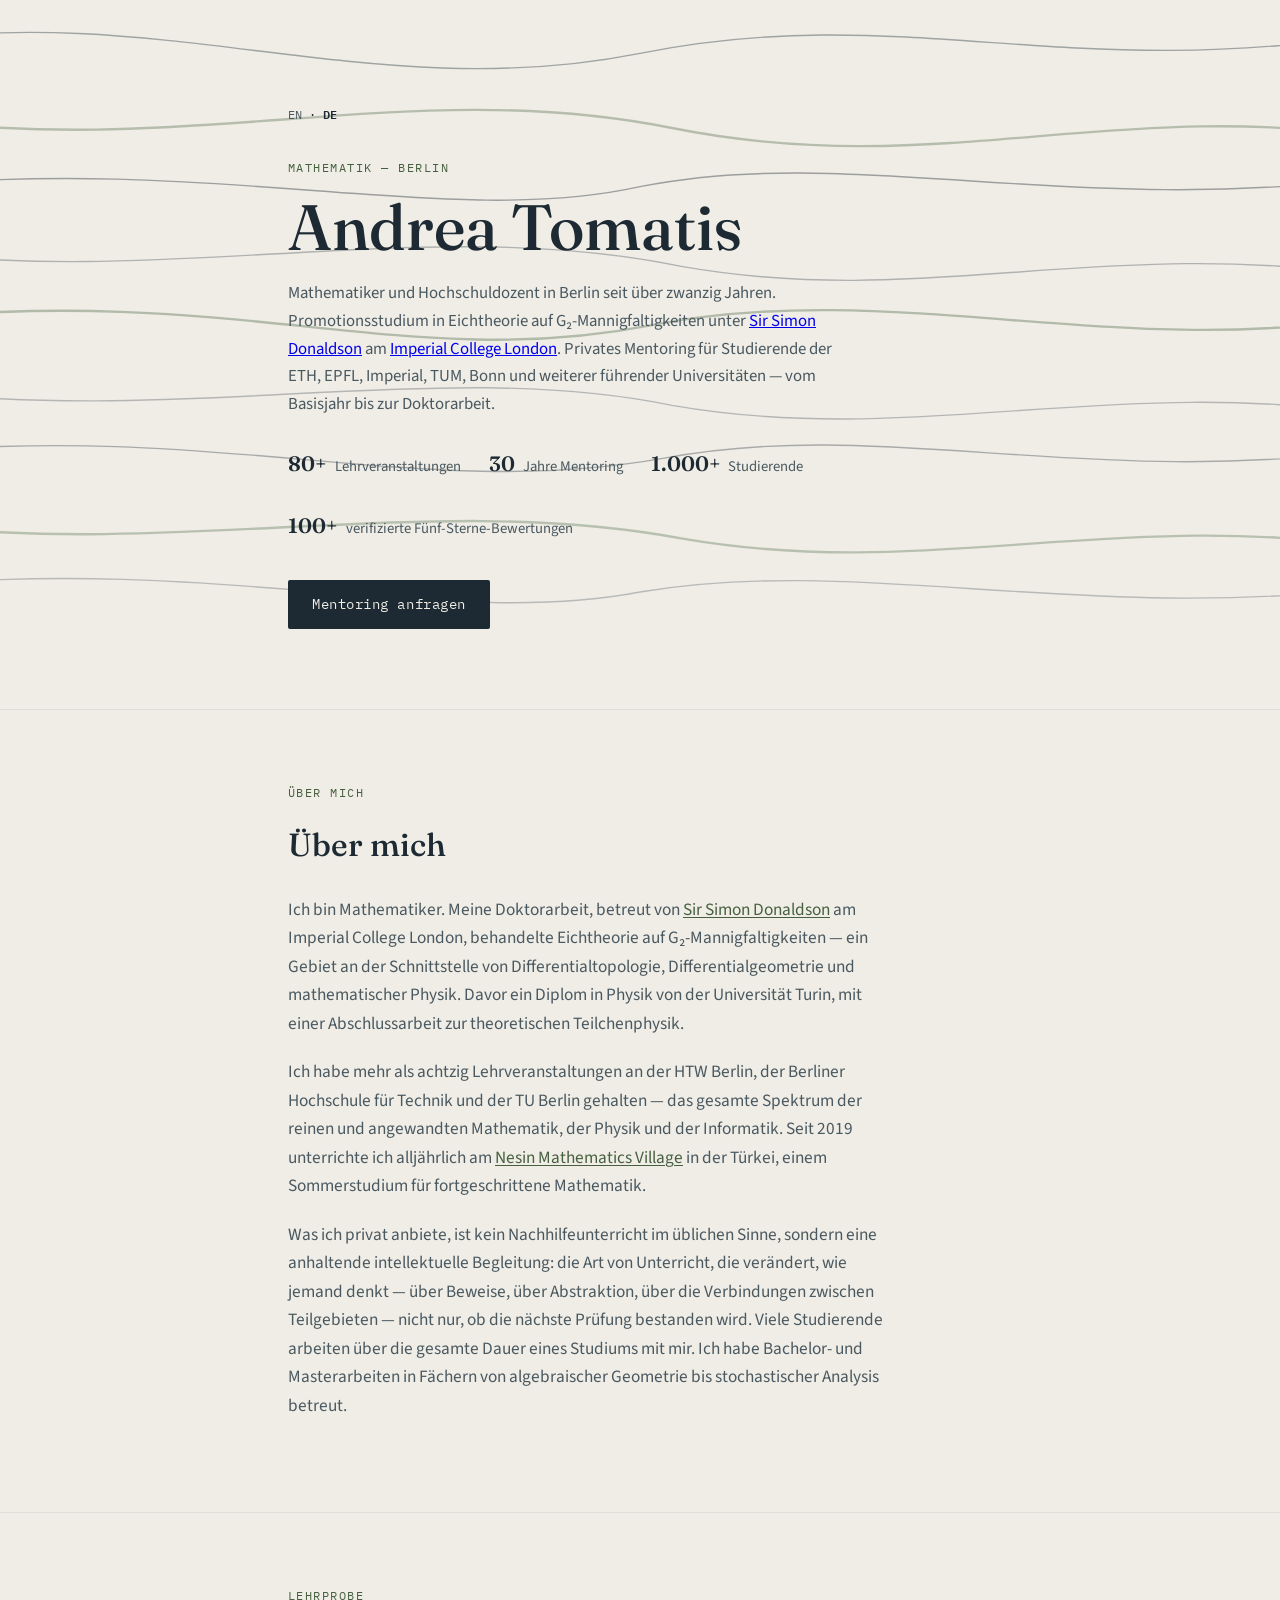
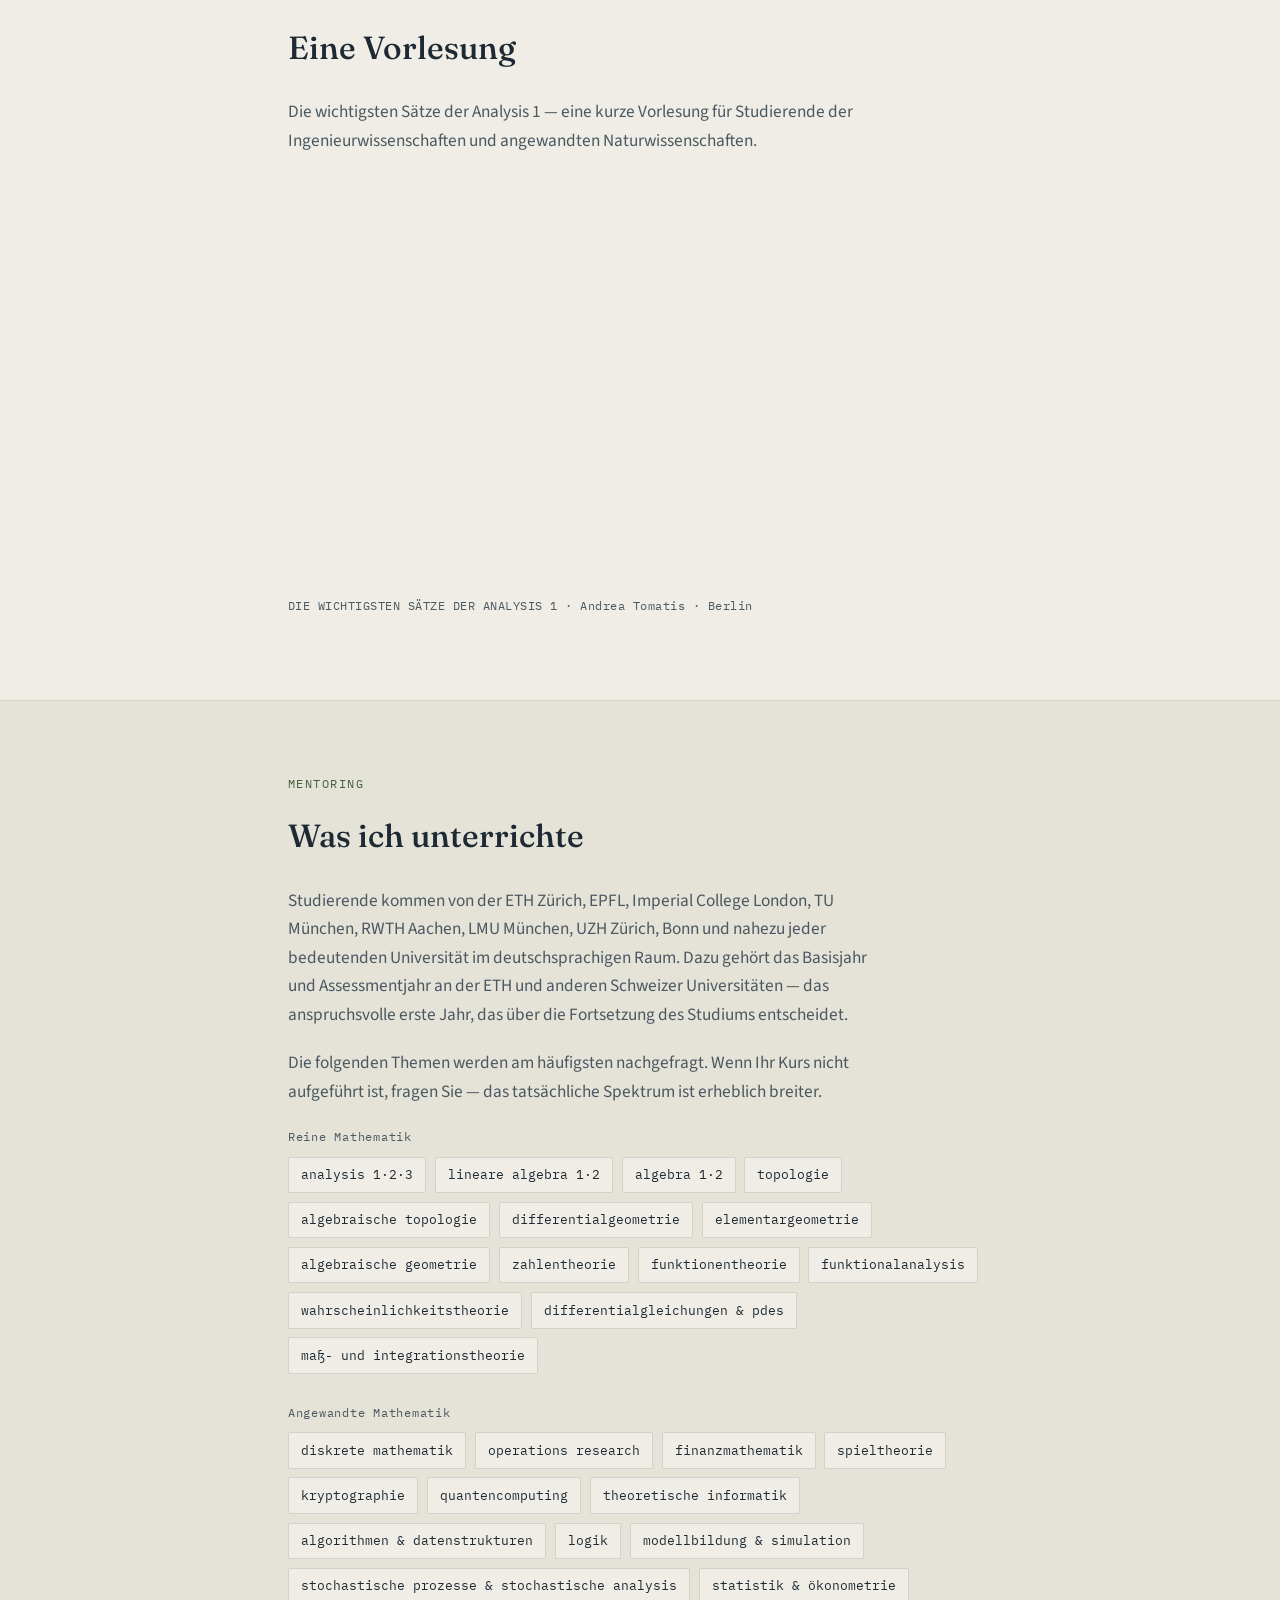
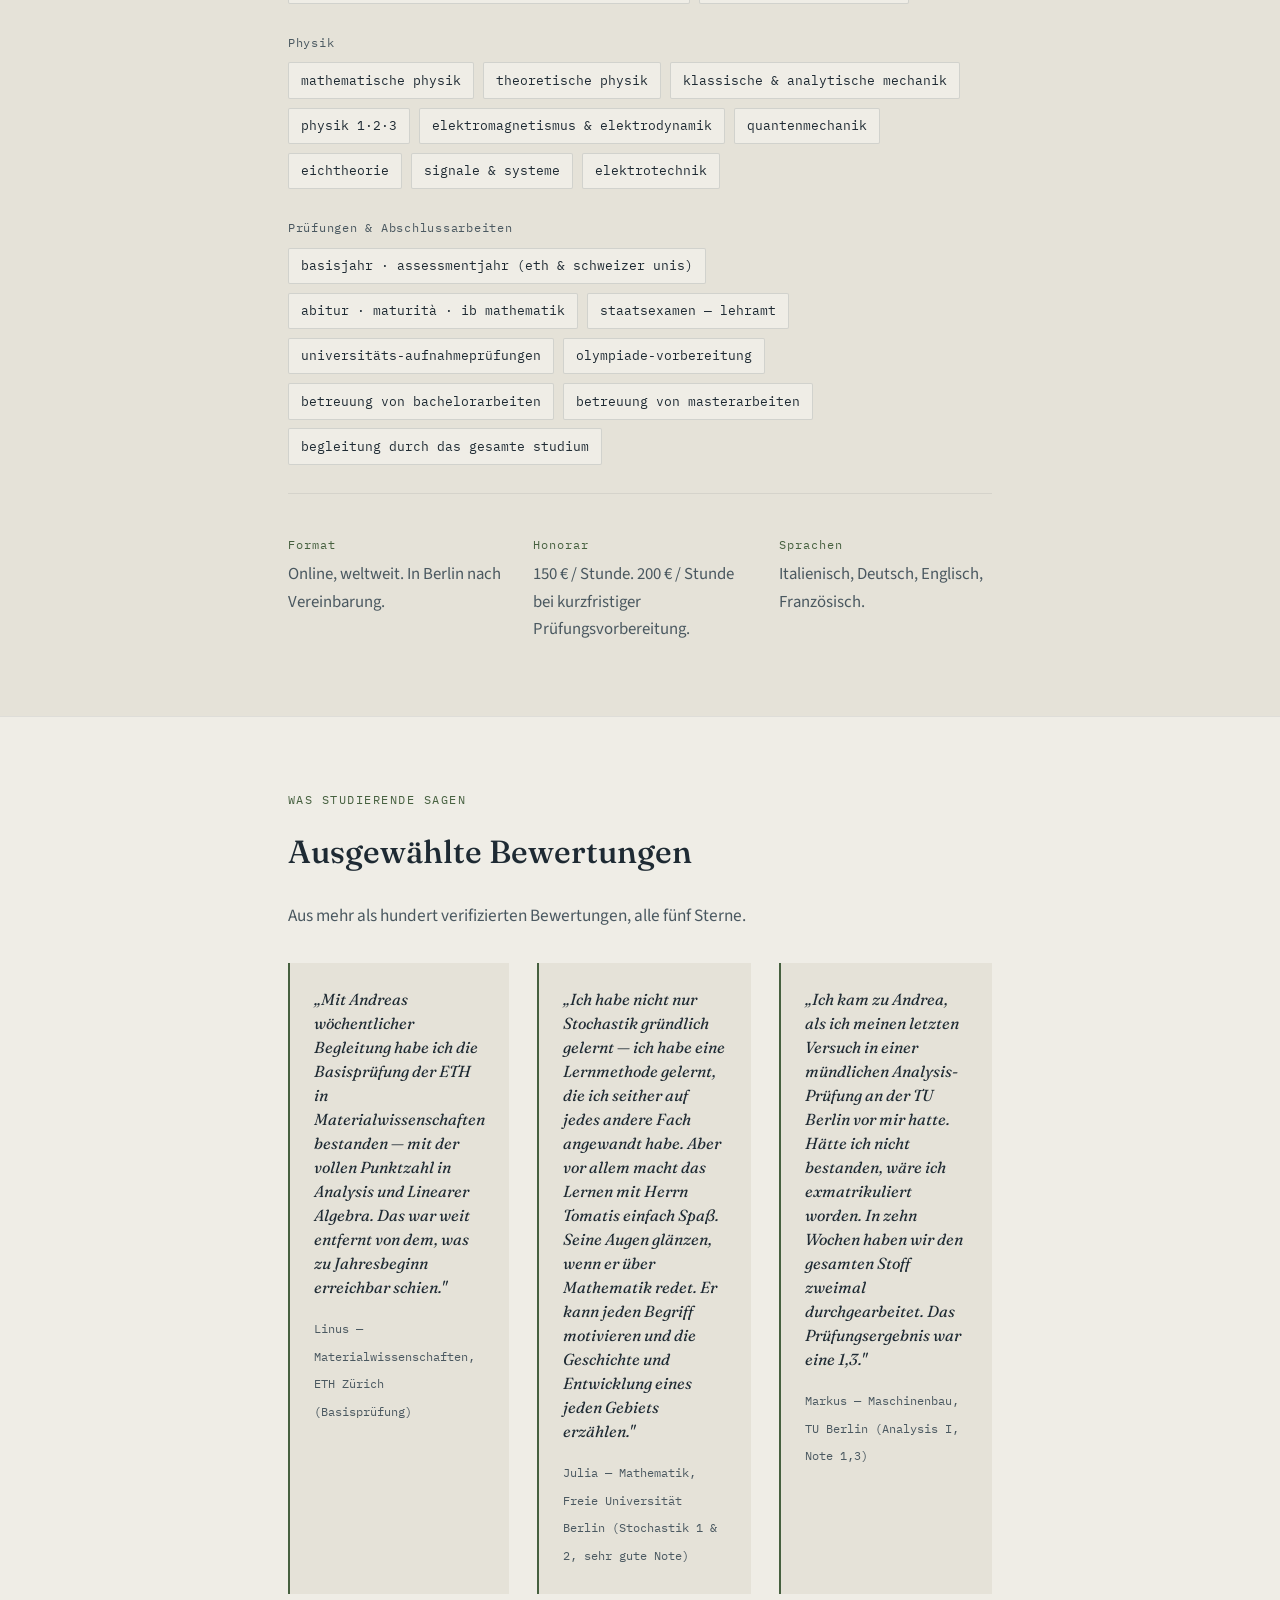
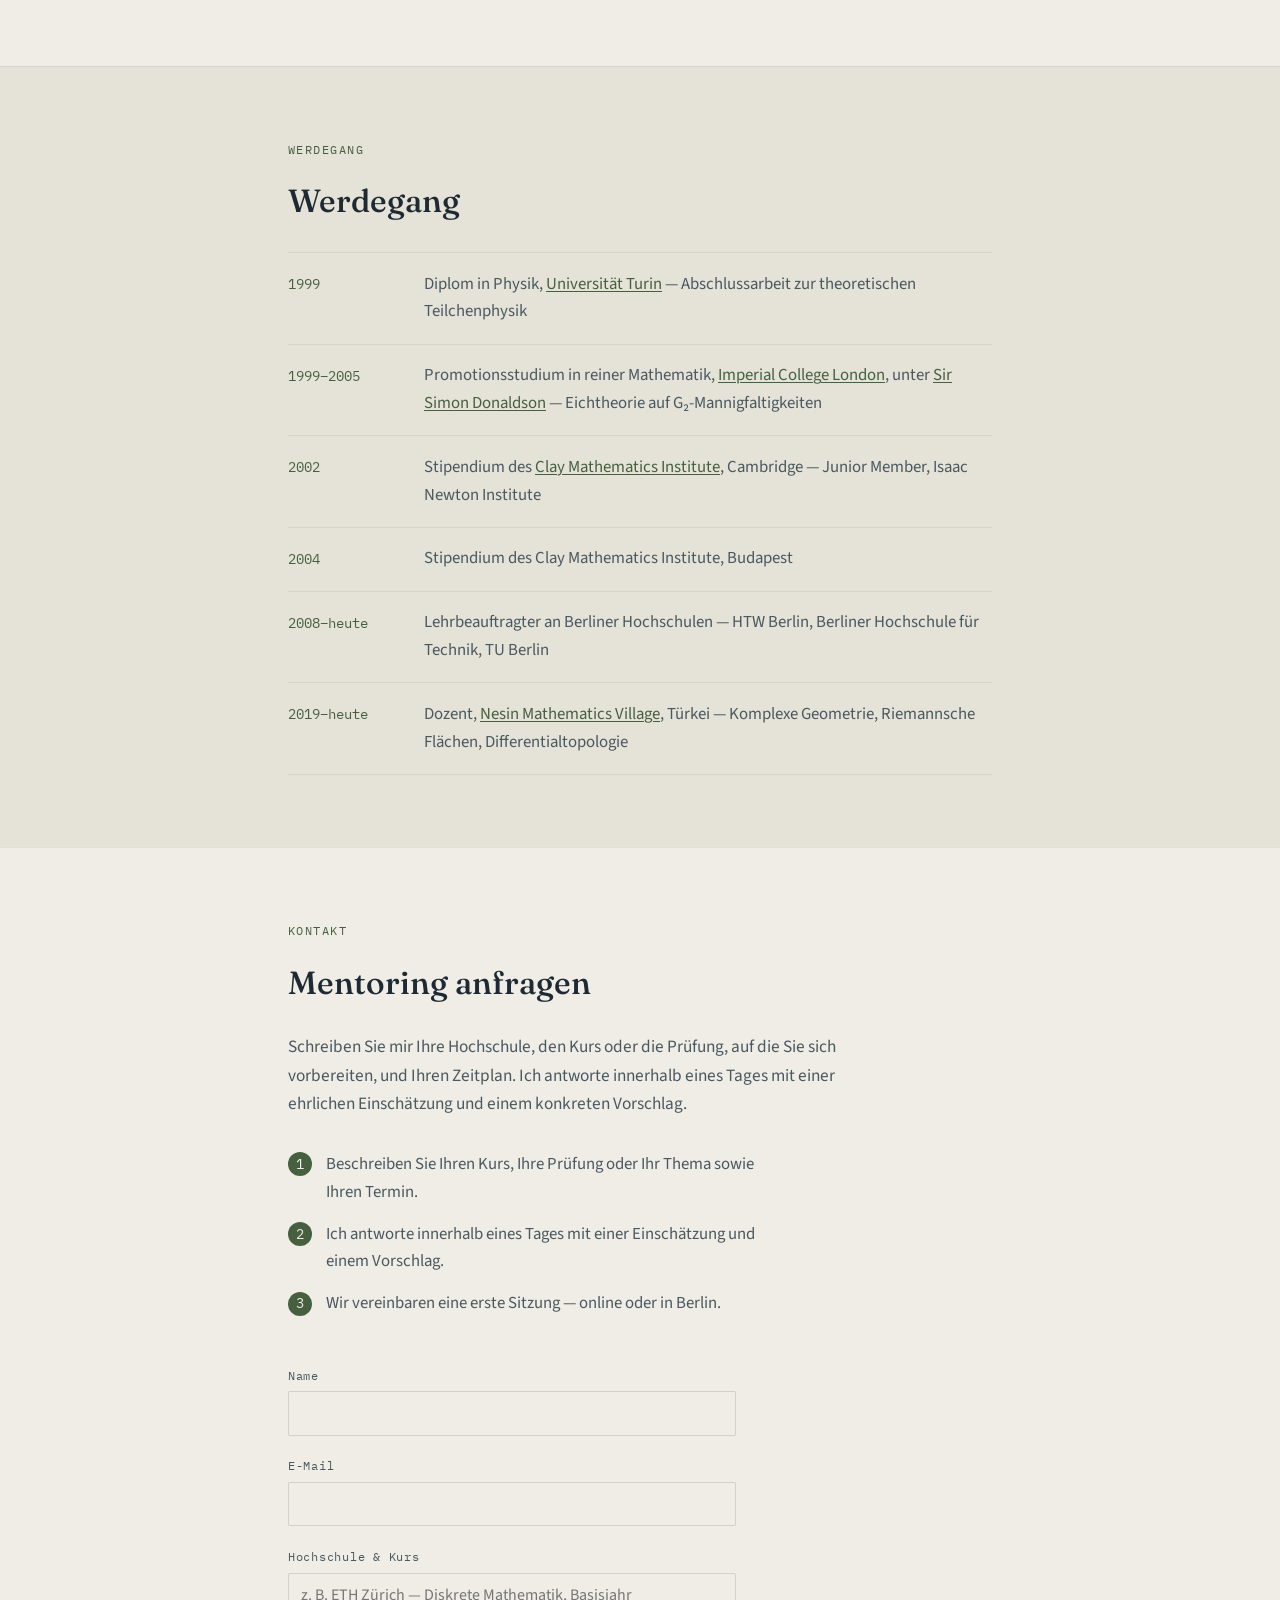
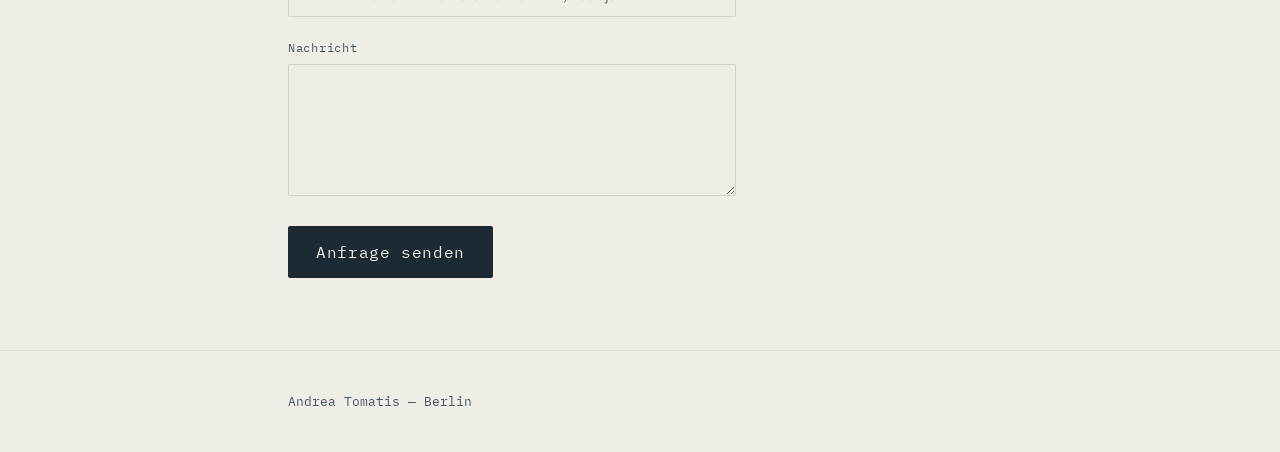
==== de.html @ 920f3723 "Add files via upload" ====
<!DOCTYPE html>
<html lang="de">
<head>
<meta charset="UTF-8">
<meta name="viewport" content="width=device-width, initial-scale=1.0">
<title>Andrea Tomatis — Mathematik-Mentoring, Berlin</title>
<meta name="description" content="Andrea Tomatis — Mathematiker und Hochschuldozent in Berlin. Promotionsstudium unter Sir Simon Donaldson, Imperial College London. Privates Mentoring in Mathematik und Physik: Basisjahr und Assessmentjahr an ETH und Schweizer Universitäten, reine und angewandte Mathematik auf Universitätsniveau, Betreuung von Abschlussarbeiten. Studierende von ETH, EPFL, TUM, RWTH, Bonn und weiteren.">
<link rel="canonical" href="https://andreatomatis.github.io/de.html">
<link rel="alternate" hreflang="en" href="https://andreatomatis.github.io/">
<link rel="alternate" hreflang="de" href="https://andreatomatis.github.io/de.html">
<link rel="alternate" hreflang="x-default" href="https://andreatomatis.github.io/">
<meta property="og:type" content="profile">
<meta property="og:title" content="Andrea Tomatis — Mathematik-Mentoring, Berlin">
<meta property="og:description" content="Mathematiker und Hochschuldozent in Berlin. Promotionsstudium unter Sir Simon Donaldson. Privates Mentoring: Basisjahr/Assessmentjahr, Mathematik und Physik, Abschlussarbeiten.">
<meta property="og:url" content="https://andreatomatis.github.io/de.html">
<meta property="og:locale" content="de_DE">
<meta property="og:locale:alternate" content="en_US">
<meta name="twitter:card" content="summary">
<meta name="twitter:title" content="Andrea Tomatis — Mathematik-Mentoring, Berlin">
<meta name="twitter:description" content="Mathematiker und Hochschuldozent in Berlin. Promotionsstudium unter Sir Simon Donaldson. Privates Mentoring in Mathematik und Physik.">
<link rel="preconnect" href="https://fonts.googleapis.com">
<link rel="preconnect" href="https://fonts.gstatic.com" crossorigin>
<link href="https://fonts.googleapis.com/css2?family=Fraunces:opsz,wght@9..144,300;9..144,400;9..144,500;9..144,600&family=Source+Sans+3:ital,wght@0,400;0,500;0,600;1,400&family=IBM+Plex+Mono:wght@400;500&display=swap" rel="stylesheet">
<link rel="stylesheet" href="style.css">
<script type="application/ld+json">
{
  "@context": "https://schema.org",
  "@type": "Person",
  "name": "Andrea Tomatis",
  "jobTitle": ["Hochschuldozent", "Mathematik-Mentor"],
  "description": "Mathematiker und Hochschuldozent in Berlin. Promotionsstudium in Eichtheorie auf G2-Mannigfaltigkeiten unter Sir Simon Donaldson, Imperial College London. Dreißig Jahre privates Mentoring in Mathematik und Physik.",
  "url": "https://andreatomatis.github.io/de.html",
  "address": {
    "@type": "PostalAddress",
    "addressLocality": "Berlin",
    "addressCountry": "DE"
  },
  "alumniOf": [
    { "@type": "CollegeOrUniversity", "name": "Imperial College London" },
    { "@type": "CollegeOrUniversity", "name": "Universität Turin" }
  ],
  "knowsLanguage": ["Italienisch", "Deutsch", "Englisch", "Französisch"]
}
</script>
</head>
<body>

<svg class="contour-bg" viewBox="0 0 1200 700" preserveAspectRatio="xMidYMid slice" aria-hidden="true">
  <path class="contour c1" d="M-100,90 C150,50 350,150 600,100 C850,50 1000,130 1300,80" />
  <path class="contour c2 idx" d="M-100,160 C180,200 380,120 630,170 C880,220 1040,140 1300,180" />
  <path class="contour c3" d="M-100,225 C200,195 420,265 600,225 C800,185 1010,255 1300,215" />
  <path class="contour c4" d="M-100,285 C160,320 400,250 640,300 C870,340 1030,270 1300,310" />
  <path class="contour c5 idx" d="M-100,350 C220,315 380,400 610,355 C840,310 1050,390 1300,345" />
  <path class="contour c6" d="M-100,415 C170,450 410,385 630,430 C860,470 1040,400 1300,440" />
  <path class="contour c7" d="M-100,475 C210,445 390,520 620,480 C830,440 1020,510 1300,470" />
  <path class="contour c8 idx" d="M-100,540 C160,575 400,510 640,555 C870,595 1050,525 1300,565" />
  <path class="contour c9" d="M-100,600 C200,570 420,640 600,605 C810,570 1010,635 1300,600" />
</svg>

<header class="hero">
  <div class="wrap">
    <p class="lang-switch"><a href="index.html">EN</a> · <a class="active" href="de.html">DE</a></p>
    <p class="eyebrow">MATHEMATIK — BERLIN</p>
    <h1>Andrea Tomatis</h1>
    <p class="hero-sub">Mathematiker und Hochschuldozent in Berlin seit über zwanzig Jahren. Promotionsstudium in Eichtheorie auf G₂-Mannigfaltigkeiten unter <a href="https://en.wikipedia.org/wiki/Simon_Donaldson">Sir Simon Donaldson</a> am <a href="https://en.wikipedia.org/wiki/Imperial_College_London">Imperial College London</a>. Privates Mentoring für Studierende der ETH, EPFL, Imperial, TUM, Bonn und weiterer führender Universitäten — vom Basisjahr bis zur Doktorarbeit.</p>
    <ul class="stat-row">
      <li><span class="stat-num">80+</span> Lehrveranstaltungen</li>
      <li><span class="stat-num">30</span> Jahre Mentoring</li>
      <li><span class="stat-num">1.000+</span> Studierende</li>
      <li><span class="stat-num">100+</span> verifizierte Fünf-Sterne-Bewertungen</li>
    </ul>
    <a class="cta" href="#contact">Mentoring anfragen</a>
  </div>
</header>

<main>

  <section id="about" class="section">
    <div class="wrap">
      <p class="eyebrow">ÜBER MICH</p>
      <h2>Über mich</h2>
      <p class="lede">Ich bin Mathematiker. Meine Doktorarbeit, betreut von <a href="https://en.wikipedia.org/wiki/Simon_Donaldson">Sir Simon Donaldson</a> am Imperial College London, behandelte Eichtheorie auf G₂-Mannigfaltigkeiten — ein Gebiet an der Schnittstelle von Differentialtopologie, Differentialgeometrie und mathematischer Physik. Davor ein Diplom in Physik von der Universität Turin, mit einer Abschlussarbeit zur theoretischen Teilchenphysik.</p>
      <p class="lede">Ich habe mehr als achtzig Lehrveranstaltungen an der HTW Berlin, der Berliner Hochschule für Technik und der TU Berlin gehalten — das gesamte Spektrum der reinen und angewandten Mathematik, der Physik und der Informatik. Seit 2019 unterrichte ich alljährlich am <a href="https://www.nesinkoyleri.org/en/">Nesin Mathematics Village</a> in der Türkei, einem Sommerstudium für fortgeschrittene Mathematik.</p>
      <p class="lede">Was ich privat anbiete, ist kein Nachhilfeunterricht im üblichen Sinne, sondern eine anhaltende intellektuelle Begleitung: die Art von Unterricht, die verändert, wie jemand denkt — über Beweise, über Abstraktion, über die Verbindungen zwischen Teilgebieten — nicht nur, ob die nächste Prüfung bestanden wird. Viele Studierende arbeiten über die gesamte Dauer eines Studiums mit mir. Ich habe Bachelor- und Masterarbeiten in Fächern von algebraischer Geometrie bis stochastischer Analysis betreut.</p>
    </div>
  </section>

  <section id="video" class="section">
    <div class="wrap">
      <p class="eyebrow">LEHRPROBE</p>
      <h2>Eine Vorlesung</h2>
      <p class="lede">Die wichtigsten Sätze der Analysis 1 — eine kurze Vorlesung für Studierende der Ingenieurwissenschaften und angewandten Naturwissenschaften.</p>
      <div class="video-wrap">
        <iframe
          src="https://www.youtube.com/embed/WRdtG8HxaZo"
          title="Die wichtigsten Sätze der Analysis 1 — Andrea Tomatis"
          allow="accelerometer; autoplay; clipboard-write; encrypted-media; gyroscope; picture-in-picture"
          allowfullscreen
          loading="lazy">
        </iframe>
      </div>
      <p class="video-caption">DIE WICHTIGSTEN SÄTZE DER ANALYSIS 1 · Andrea Tomatis · Berlin</p>
    </div>
  </section>

  <section id="teaching" class="section alt">
    <div class="wrap">
      <p class="eyebrow">MENTORING</p>
      <h2>Was ich unterrichte</h2>

      <p class="lede">Studierende kommen von der ETH Zürich, EPFL, Imperial College London, TU München, RWTH Aachen, LMU München, UZH Zürich, Bonn und nahezu jeder bedeutenden Universität im deutschsprachigen Raum. Dazu gehört das Basisjahr und Assessmentjahr an der ETH und anderen Schweizer Universitäten — das anspruchsvolle erste Jahr, das über die Fortsetzung des Studiums entscheidet.</p>

      <p class="lede">Die folgenden Themen werden am häufigsten nachgefragt. Wenn Ihr Kurs nicht aufgeführt ist, fragen Sie — das tatsächliche Spektrum ist erheblich breiter.</p>

      <div class="subject-group">
        <p class="group-label">Reine Mathematik</p>
        <ul class="subject-grid">
          <li><span class="tag">analysis 1·2·3</span></li>
          <li><span class="tag">lineare algebra 1·2</span></li>
          <li><span class="tag">algebra 1·2</span></li>
          <li><span class="tag">topologie</span></li>
          <li><span class="tag">algebraische topologie</span></li>
          <li><span class="tag">differentialgeometrie</span></li>
          <li><span class="tag">elementargeometrie</span></li>
          <li><span class="tag">algebraische geometrie</span></li>
          <li><span class="tag">zahlentheorie</span></li>
          <li><span class="tag">funktionentheorie</span></li>
          <li><span class="tag">funktionalanalysis</span></li>
          <li><span class="tag">wahrscheinlichkeitstheorie</span></li>
          <li><span class="tag">differentialgleichungen & pdes</span></li>
          <li><span class="tag">maß- und integrationstheorie</span></li>
        </ul>
      </div>

      <div class="subject-group">
        <p class="group-label">Angewandte Mathematik</p>
        <ul class="subject-grid">
          <li><span class="tag">diskrete mathematik</span></li>
          <li><span class="tag">operations research</span></li>
          <li><span class="tag">finanzmathematik</span></li>
          <li><span class="tag">spieltheorie</span></li>
          <li><span class="tag">kryptographie</span></li>
          <li><span class="tag">quantencomputing</span></li>
          <li><span class="tag">theoretische informatik</span></li>
          <li><span class="tag">algorithmen & datenstrukturen</span></li>
          <li><span class="tag">logik</span></li>
          <li><span class="tag">modellbildung & simulation</span></li>
          <li><span class="tag">stochastische prozesse & stochastische analysis</span></li>
          <li><span class="tag">statistik & ökonometrie</span></li>
        </ul>
      </div>

      <div class="subject-group">
        <p class="group-label">Physik</p>
        <ul class="subject-grid">
          <li><span class="tag">mathematische physik</span></li>
          <li><span class="tag">theoretische physik</span></li>
          <li><span class="tag">klassische & analytische mechanik</span></li>
          <li><span class="tag">physik 1·2·3</span></li>
          <li><span class="tag">elektromagnetismus & elektrodynamik</span></li>
          <li><span class="tag">quantenmechanik</span></li>
          <li><span class="tag">eichtheorie</span></li>
          <li><span class="tag">signale & systeme</span></li>
          <li><span class="tag">elektrotechnik</span></li>
        </ul>
      </div>

      <div class="subject-group">
        <p class="group-label">Prüfungen &amp; Abschlussarbeiten</p>
        <ul class="subject-grid">
          <li><span class="tag">basisjahr · assessmentjahr (eth & schweizer unis)</span></li>
          <li><span class="tag">abitur · maturità · ib mathematik</span></li>
          <li><span class="tag">staatsexamen — lehramt</span></li>
          <li><span class="tag">universitäts-aufnahmeprüfungen</span></li>
          <li><span class="tag">olympiade-vorbereitung</span></li>
          <li><span class="tag">betreuung von bachelorarbeiten</span></li>
          <li><span class="tag">betreuung von masterarbeiten</span></li>
          <li><span class="tag">begleitung durch das gesamte studium</span></li>
        </ul>
      </div>

      <div class="teaching-details">
        <div class="detail">
          <p class="detail-label">Format</p>
          <p>Online, weltweit. In Berlin nach Vereinbarung.</p>
        </div>
        <div class="detail">
          <p class="detail-label">Honorar</p>
          <p>150 € / Stunde. 200 € / Stunde bei kurzfristiger Prüfungsvorbereitung.</p>
        </div>
        <div class="detail">
          <p class="detail-label">Sprachen</p>
          <p>Italienisch, Deutsch, Englisch, Französisch.</p>
        </div>
      </div>
    </div>
  </section>

  <section id="testimonials" class="section">
    <div class="wrap">
      <p class="eyebrow">WAS STUDIERENDE SAGEN</p>
      <h2>Ausgewählte Bewertungen</h2>
      <p class="lede">Aus mehr als hundert verifizierten Bewertungen, alle fünf Sterne.</p>

      <div class="testimonial-grid">
        <blockquote class="testimonial">
          <p>„Mit Andreas wöchentlicher Begleitung habe ich die Basisprüfung der ETH in Materialwissenschaften bestanden — mit der vollen Punktzahl in Analysis und Linearer Algebra. Das war weit entfernt von dem, was zu Jahresbeginn erreichbar schien."</p>
          <cite>Linus — Materialwissenschaften, ETH Zürich (Basisprüfung)</cite>
        </blockquote>
        <blockquote class="testimonial">
          <p>„Ich habe nicht nur Stochastik gründlich gelernt — ich habe eine Lernmethode gelernt, die ich seither auf jedes andere Fach angewandt habe. Aber vor allem macht das Lernen mit Herrn Tomatis einfach Spaß. Seine Augen glänzen, wenn er über Mathematik redet. Er kann jeden Begriff motivieren und die Geschichte und Entwicklung eines jeden Gebiets erzählen."</p>
          <cite>Julia — Mathematik, Freie Universität Berlin (Stochastik 1 &amp; 2, sehr gute Note)</cite>
        </blockquote>
        <blockquote class="testimonial">
          <p>„Ich kam zu Andrea, als ich meinen letzten Versuch in einer mündlichen Analysis-Prüfung an der TU Berlin vor mir hatte. Hätte ich nicht bestanden, wäre ich exmatrikuliert worden. In zehn Wochen haben wir den gesamten Stoff zweimal durchgearbeitet. Das Prüfungsergebnis war eine 1,3."</p>
          <cite>Markus — Maschinenbau, TU Berlin (Analysis I, Note 1,3)</cite>
        </blockquote>
      </div>
    </div>
  </section>

  <section id="background" class="section alt">
    <div class="wrap">
      <p class="eyebrow">WERDEGANG</p>
      <h2>Werdegang</h2>
      <ol class="timeline">
        <li>
          <span class="year">1999</span>
          <span class="event">Diplom in Physik, <a href="https://en.wikipedia.org/wiki/University_of_Turin">Universität Turin</a> — Abschlussarbeit zur theoretischen Teilchenphysik</span>
        </li>
        <li>
          <span class="year">1999–2005</span>
          <span class="event">Promotionsstudium in reiner Mathematik, <a href="https://en.wikipedia.org/wiki/Imperial_College_London">Imperial College London</a>, unter <a href="https://en.wikipedia.org/wiki/Simon_Donaldson">Sir Simon Donaldson</a> — Eichtheorie auf G₂-Mannigfaltigkeiten</span>
        </li>
        <li>
          <span class="year">2002</span>
          <span class="event">Stipendium des <a href="https://en.wikipedia.org/wiki/Clay_Mathematics_Institute">Clay Mathematics Institute</a>, Cambridge — Junior Member, Isaac Newton Institute</span>
        </li>
        <li>
          <span class="year">2004</span>
          <span class="event">Stipendium des Clay Mathematics Institute, Budapest</span>
        </li>
        <li>
          <span class="year">2008–heute</span>
          <span class="event">Lehrbeauftragter an Berliner Hochschulen — HTW Berlin, Berliner Hochschule für Technik, TU Berlin</span>
        </li>
        <li>
          <span class="year">2019–heute</span>
          <span class="event">Dozent, <a href="https://www.nesinkoyleri.org/en/">Nesin Mathematics Village</a>, Türkei — Komplexe Geometrie, Riemannsche Flächen, Differentialtopologie</span>
        </li>
      </ol>
    </div>
  </section>

  <section id="contact" class="section">
    <div class="wrap">
      <p class="eyebrow">KONTAKT</p>
      <h2>Mentoring anfragen</h2>
      <p class="lede">Schreiben Sie mir Ihre Hochschule, den Kurs oder die Prüfung, auf die Sie sich vorbereiten, und Ihren Zeitplan. Ich antworte innerhalb eines Tages mit einer ehrlichen Einschätzung und einem konkreten Vorschlag.</p>

      <ol class="how-it-works">
        <li><span class="step-num">1</span> Beschreiben Sie Ihren Kurs, Ihre Prüfung oder Ihr Thema sowie Ihren Termin.</li>
        <li><span class="step-num">2</span> Ich antworte innerhalb eines Tages mit einer Einschätzung und einem Vorschlag.</li>
        <li><span class="step-num">3</span> Wir vereinbaren eine erste Sitzung — online oder in Berlin.</li>
      </ol>

      <form class="contact-form" action="https://formsubmit.co/andrea.tomatis@gmail.com" method="POST">
        <input type="hidden" name="_subject" value="Mentoring-Anfrage">
        <input type="hidden" name="_template" value="table">
        <input type="hidden" name="_captcha" value="false">
        <input type="text" name="_honey" style="display:none">

        <label for="name">Name</label>
        <input type="text" id="name" name="Name" required>

        <label for="email">E-Mail</label>
        <input type="email" id="email" name="Email" required>

        <label for="subject">Hochschule &amp; Kurs</label>
        <input type="text" id="subject" name="Hochschule und Kurs" placeholder="z. B. ETH Zürich — Diskrete Mathematik, Basisjahr">

        <label for="message">Nachricht</label>
        <textarea id="message" name="Message" rows="5" required></textarea>

        <button type="submit" class="cta cta-large">Anfrage senden</button>
      </form>
    </div>
  </section>

</main>

<footer class="footer">
  <div class="wrap">
    <p>Andrea Tomatis — Berlin</p>
  </div>
</footer>

</body>
</html>
---- style.css ----
:root {
  --bg: #EFEDE6;
  --bg-alt: #E5E2D8;
  --ink: #1E2A33;
  --ink-soft: #4A5860;
  --accent: #5B7A5E;
  --accent-deep: #46603F;
  --line: rgba(30, 42, 51, 0.14);
  --line-soft: rgba(30, 42, 51, 0.08);

  --font-display: "Fraunces", serif;
  --font-body: "Source Sans 3", sans-serif;
  --font-mono: "IBM Plex Mono", monospace;
}

* {
  box-sizing: border-box;
}

html {
  scroll-behavior: smooth;
}

@media (prefers-reduced-motion: reduce) {
  html {
    scroll-behavior: auto;
  }
}

body {
  margin: 0;
  background: var(--bg);
  color: var(--ink);
  font-family: var(--font-body);
  font-size: 1.05rem;
  line-height: 1.65;
  -webkit-font-smoothing: antialiased;
}

.wrap {
  max-width: 760px;
  margin: 0 auto;
  padding: 0 1.75rem;
}

/* ---- Contour background signature ---- */

.contour-bg {
  position: absolute;
  top: 0;
  left: 0;
  width: 100%;
  height: 640px;
  z-index: 0;
  pointer-events: none;
}

.contour {
  fill: none;
  stroke: var(--ink);
  stroke-width: 1.3;
}

.contour.idx {
  stroke-width: 2.2;
  stroke: var(--accent-deep);
}

.c1 { opacity: 0.38; animation: drift 46s linear infinite; }
.c2 { opacity: 0.34; animation: drift 60s linear infinite reverse; }
.c3 { opacity: 0.40; animation: drift 38s linear infinite; }
.c4 { opacity: 0.30; animation: drift 54s linear infinite reverse; }
.c5 { opacity: 0.36; animation: drift 42s linear infinite; }
.c6 { opacity: 0.28; animation: drift 50s linear infinite reverse; }
.c7 { opacity: 0.34; animation: drift 36s linear infinite; }
.c8 { opacity: 0.32; animation: drift 58s linear infinite reverse; }
.c9 { opacity: 0.26; animation: drift 44s linear infinite; }

@keyframes drift {
  from { transform: translateX(0); }
  to   { transform: translateX(-120px); }
}

@media (prefers-reduced-motion: reduce) {
  .contour { animation: none !important; }
}

/* ---- Hero ---- */

.hero {
  position: relative;
  padding: 6.5rem 0 5rem;
  overflow: hidden;
}

.eyebrow {
  font-family: var(--font-mono);
  font-size: 0.78rem;
  letter-spacing: 0.12em;
  color: var(--accent-deep);
  margin: 0 0 1rem;
  position: relative;
  z-index: 1;
}

.hero h1 {
  font-family: var(--font-display);
  font-weight: 500;
  font-size: clamp(2.6rem, 6vw, 4rem);
  margin: 0 0 1.25rem;
  line-height: 1.05;
  position: relative;
  z-index: 1;
}

.hook {
  font-family: var(--font-display);
  font-weight: 500;
  font-size: clamp(1.25rem, 2.6vw, 1.5rem);
  color: var(--ink);
  max-width: 34rem;
  margin: 0 0 1.5rem;
  line-height: 1.4;
  position: relative;
  z-index: 1;
}

.hero-sub {
  font-size: 1.05rem;
  color: var(--ink-soft);
  max-width: 36rem;
  margin: 0 0 1.75rem;
  position: relative;
  z-index: 1;
}

.stat-row {
  list-style: none;
  display: flex;
  flex-wrap: wrap;
  gap: 1.75rem;
  padding: 0;
  margin: 0 0 2.25rem;
  position: relative;
  z-index: 1;
  font-size: 0.92rem;
  color: var(--ink-soft);
}

.stat-num {
  font-family: var(--font-display);
  font-weight: 600;
  font-size: 1.3rem;
  color: var(--ink);
  margin-right: 0.3rem;
}

.cta {
  display: inline-block;
  font-family: var(--font-mono);
  font-size: 0.85rem;
  letter-spacing: 0.04em;
  text-decoration: none;
  color: var(--bg);
  background: var(--ink);
  padding: 0.85rem 1.5rem;
  border-radius: 2px;
  position: relative;
  z-index: 1;
  transition: background 0.2s ease;
}

.cta:hover,
.cta:focus-visible {
  background: var(--accent-deep);
}

.cta:focus-visible {
  outline: 2px solid var(--accent);
  outline-offset: 3px;
}

.cta-large {
  font-size: 1rem;
  padding: 1rem 1.75rem;
}

/* ---- Sections ---- */

.section {
  padding: 4.5rem 0;
  border-top: 1px solid var(--line-soft);
}

.section.alt {
  background: var(--bg-alt);
}

.section h2 {
  font-family: var(--font-display);
  font-weight: 500;
  font-size: 2rem;
  margin: 0 0 1.5rem;
}

.lede {
  font-size: 1.08rem;
  color: var(--ink-soft);
  max-width: 38rem;
  margin: 0 0 1.25rem;
}

.lede.beyond {
  font-size: 0.95rem;
  font-style: italic;
  margin-top: -0.5rem;
}

/* ---- Subject grid ---- */

.subject-grid {
  list-style: none;
  display: flex;
  flex-wrap: wrap;
  gap: 0.6rem;
  padding: 0;
  margin: 0 0 2.5rem;
}

.tag {
  font-family: var(--font-mono);
  font-size: 0.85rem;
  color: var(--ink);
  background: var(--bg);
  border: 1px solid var(--line);
  padding: 0.45rem 0.85rem;
  border-radius: 2px;
  display: inline-block;
}

/* ---- Subject groups ---- */

.subject-group {
  margin-bottom: 1.75rem;
}

.group-label {
  font-family: var(--font-mono);
  font-size: 0.78rem;
  letter-spacing: 0.06em;
  color: var(--ink-soft);
  margin: 0 0 0.6rem;
}

.subject-grid {
  list-style: none;
  display: flex;
  flex-wrap: wrap;
  gap: 0.55rem;
  padding: 0;
  margin: 0;
}

.tag {
  font-family: var(--font-mono);
  font-size: 0.82rem;
  color: var(--ink);
  background: var(--bg);
  border: 1px solid var(--line);
  padding: 0.4rem 0.75rem;
  border-radius: 2px;
  display: inline-block;
}

.teaching-details {
  display: grid;
  grid-template-columns: repeat(3, 1fr);
  gap: 2rem;
  padding-top: 2.5rem;
  margin-top: 0.5rem;
  border-top: 1px solid var(--line-soft);
}

/* ---- How it works ---- */

.how-it-works {
  list-style: none;
  padding: 0;
  margin: 2rem 0 0;
  max-width: 30rem;
  display: flex;
  flex-direction: column;
  gap: 0.9rem;
}

.how-it-works li {
  display: flex;
  align-items: baseline;
  gap: 0.9rem;
  color: var(--ink-soft);
}

.step-num {
  font-family: var(--font-mono);
  font-size: 0.85rem;
  color: var(--bg);
  background: var(--accent-deep);
  width: 1.5rem;
  height: 1.5rem;
  border-radius: 50%;
  display: inline-flex;
  align-items: center;
  justify-content: center;
  flex-shrink: 0;
}

/* ---- Contact form ---- */

.contact-form {
  display: flex;
  flex-direction: column;
  gap: 0.35rem;
  max-width: 28rem;
  margin-top: 2rem;
}

.contact-form label {
  font-family: var(--font-mono);
  font-size: 0.78rem;
  letter-spacing: 0.06em;
  color: var(--ink-soft);
  margin-top: 0.9rem;
}

.contact-form input,
.contact-form textarea {
  font-family: var(--font-body);
  font-size: 1rem;
  color: var(--ink);
  background: var(--bg);
  border: 1px solid var(--line);
  border-radius: 2px;
  padding: 0.65rem 0.75rem;
  resize: vertical;
}

.contact-form input:focus-visible,
.contact-form textarea:focus-visible {
  outline: 2px solid var(--accent);
  outline-offset: 1px;
}

.contact-form button {
  margin-top: 1.5rem;
  border: none;
  cursor: pointer;
  width: fit-content;
}

.form-note {
  font-size: 0.92rem;
  color: var(--ink-soft);
  margin-top: 1.5rem;
}

.form-note a {
  color: var(--accent-deep);
}

.detail-label {
  font-family: var(--font-mono);
  font-size: 0.78rem;
  letter-spacing: 0.08em;
  color: var(--accent-deep);
  margin: 0 0 0.4rem;
}

.detail p:last-child {
  margin: 0;
  color: var(--ink-soft);
}

/* ---- Timeline ---- */

.timeline {
  list-style: none;
  padding: 0;
  margin: 0;
  border-top: 1px solid var(--line-soft);
}

.timeline li {
  display: grid;
  grid-template-columns: 7rem 1fr;
  gap: 1.5rem;
  padding: 1.1rem 0;
  border-bottom: 1px solid var(--line-soft);
}

.timeline .year {
  font-family: var(--font-mono);
  font-size: 0.85rem;
  color: var(--accent-deep);
  padding-top: 0.15rem;
}

.timeline .event {
  color: var(--ink-soft);
}

/* ---- Footer ---- */

.footer {
  padding: 2.5rem 0;
  border-top: 1px solid var(--line-soft);
}

.footer p {
  font-family: var(--font-mono);
  font-size: 0.8rem;
  color: var(--ink-soft);
  margin: 0;
}

/* ---- Responsive ---- */

@media (max-width: 640px) {
  .hero {
    padding: 4.5rem 0 3.5rem;
  }

  .section {
    padding: 3.25rem 0;
  }

  .teaching-details {
    grid-template-columns: 1fr;
    gap: 1.5rem;
  }

  .timeline li {
    grid-template-columns: 1fr;
    gap: 0.35rem;
  }

  .contour-bg {
    height: 420px;
  }
}

.lede a,
.timeline a {
  color: var(--accent-deep);
  text-decoration-thickness: 1px;
  text-underline-offset: 2px;
}

.lede a:hover,
.timeline a:hover {
  color: var(--ink);
}

.lang-switch {
  position: relative;
  z-index: 1;
  font-family: var(--font-mono);
  font-size: 0.78rem;
  margin: 0 0 2rem;
}

.lang-switch a {
  color: var(--ink-soft);
  text-decoration: none;
}

.lang-switch a.active {
  color: var(--ink);
  font-weight: 600;
}

.lang-switch a:hover {
  color: var(--accent-deep);
}

/* ---- Testimonials ---- */

.testimonial-grid {
  display: grid;
  grid-template-columns: repeat(3, 1fr);
  gap: 1.75rem;
  margin-top: 2rem;
}

.testimonial {
  margin: 0;
  padding: 1.5rem;
  background: var(--bg-alt);
  border-left: 2px solid var(--accent-deep);
}

.testimonial p {
  font-family: var(--font-display);
  font-style: italic;
  font-size: 1rem;
  line-height: 1.5;
  color: var(--ink);
  margin: 0 0 1rem;
}

.testimonial cite {
  font-family: var(--font-mono);
  font-style: normal;
  font-size: 0.78rem;
  color: var(--ink-soft);
}

@media (max-width: 768px) {
  .testimonial-grid {
    grid-template-columns: 1fr;
  }
}

/* ---- Video embed ---- */

.video-wrap {
  position: relative;
  padding-bottom: 56.25%; /* 16:9 */
  height: 0;
  overflow: hidden;
  margin-top: 2rem;
  border-radius: 2px;
}

.video-wrap iframe {
  position: absolute;
  top: 0;
  left: 0;
  width: 100%;
  height: 100%;
  border: none;
}

.video-caption {
  font-family: var(--font-mono);
  font-size: 0.78rem;
  color: var(--ink-soft);
  margin-top: 0.75rem;
  letter-spacing: 0.04em;
}
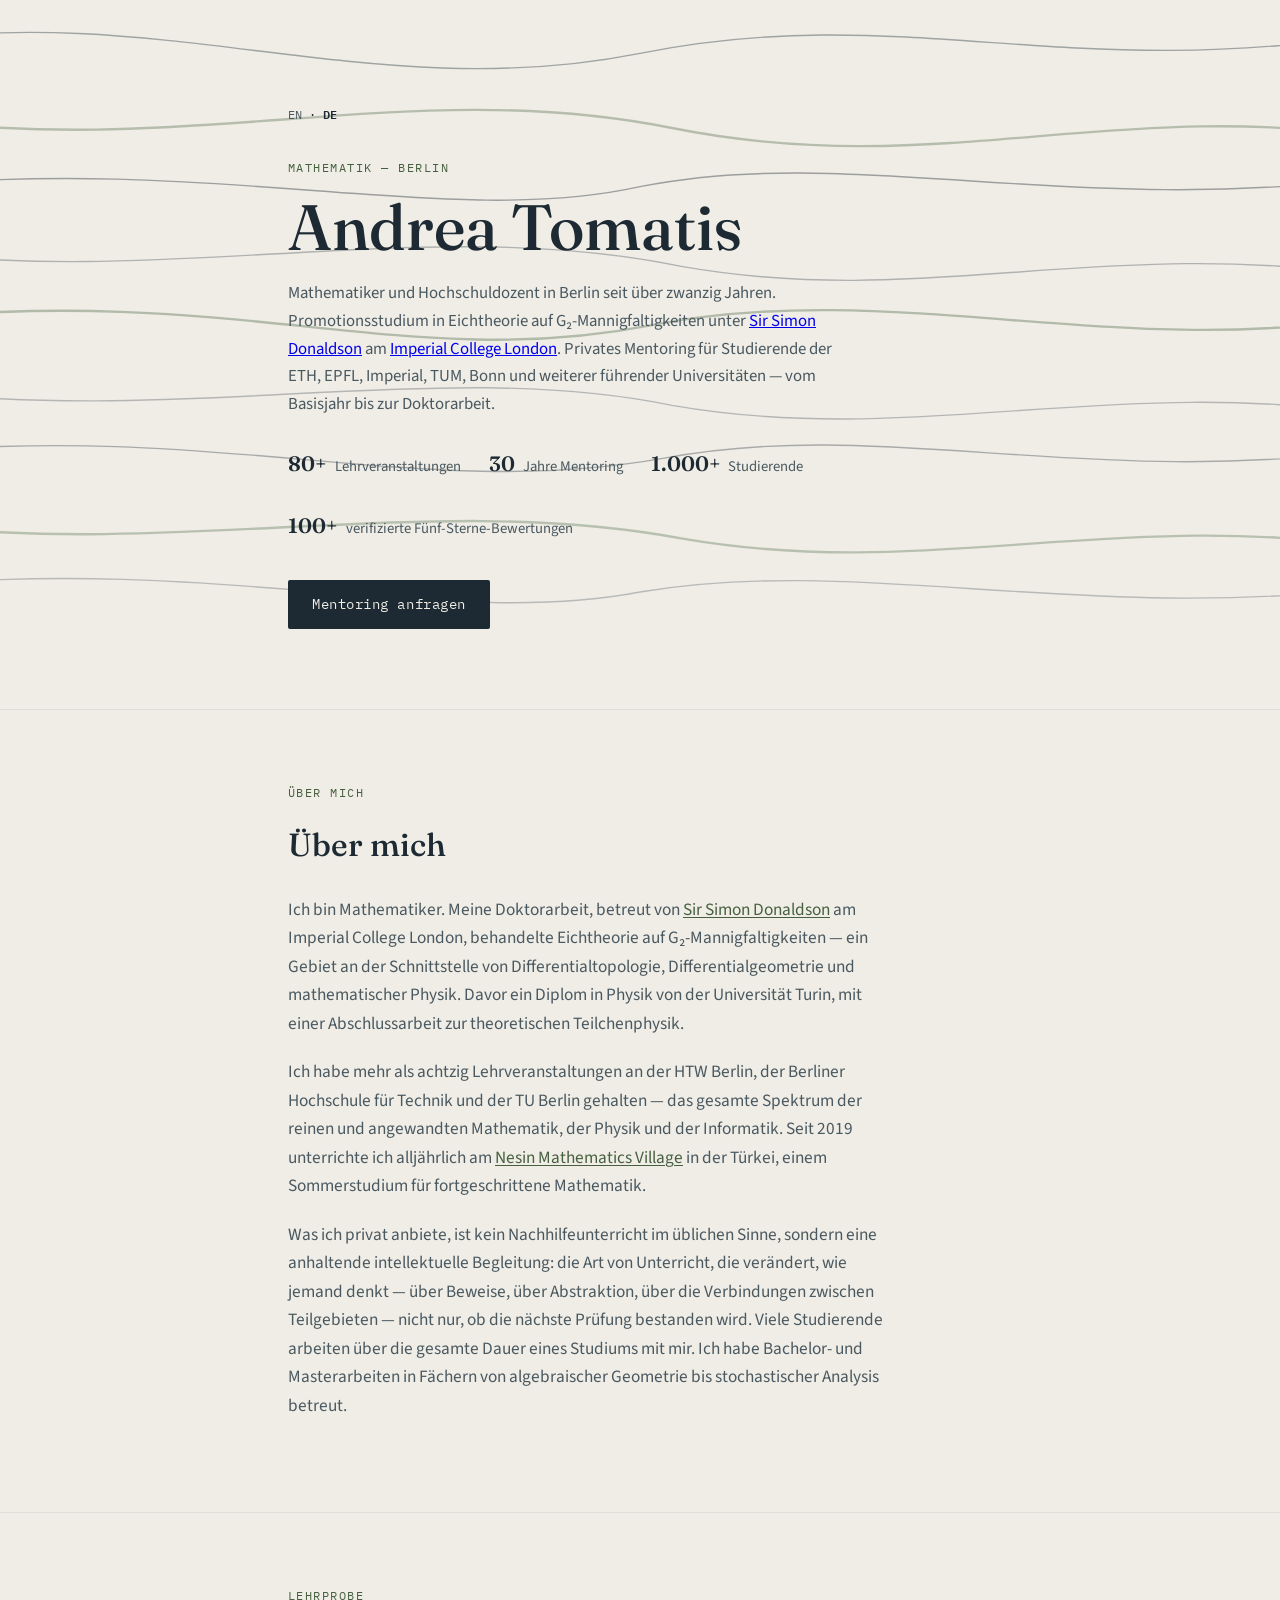
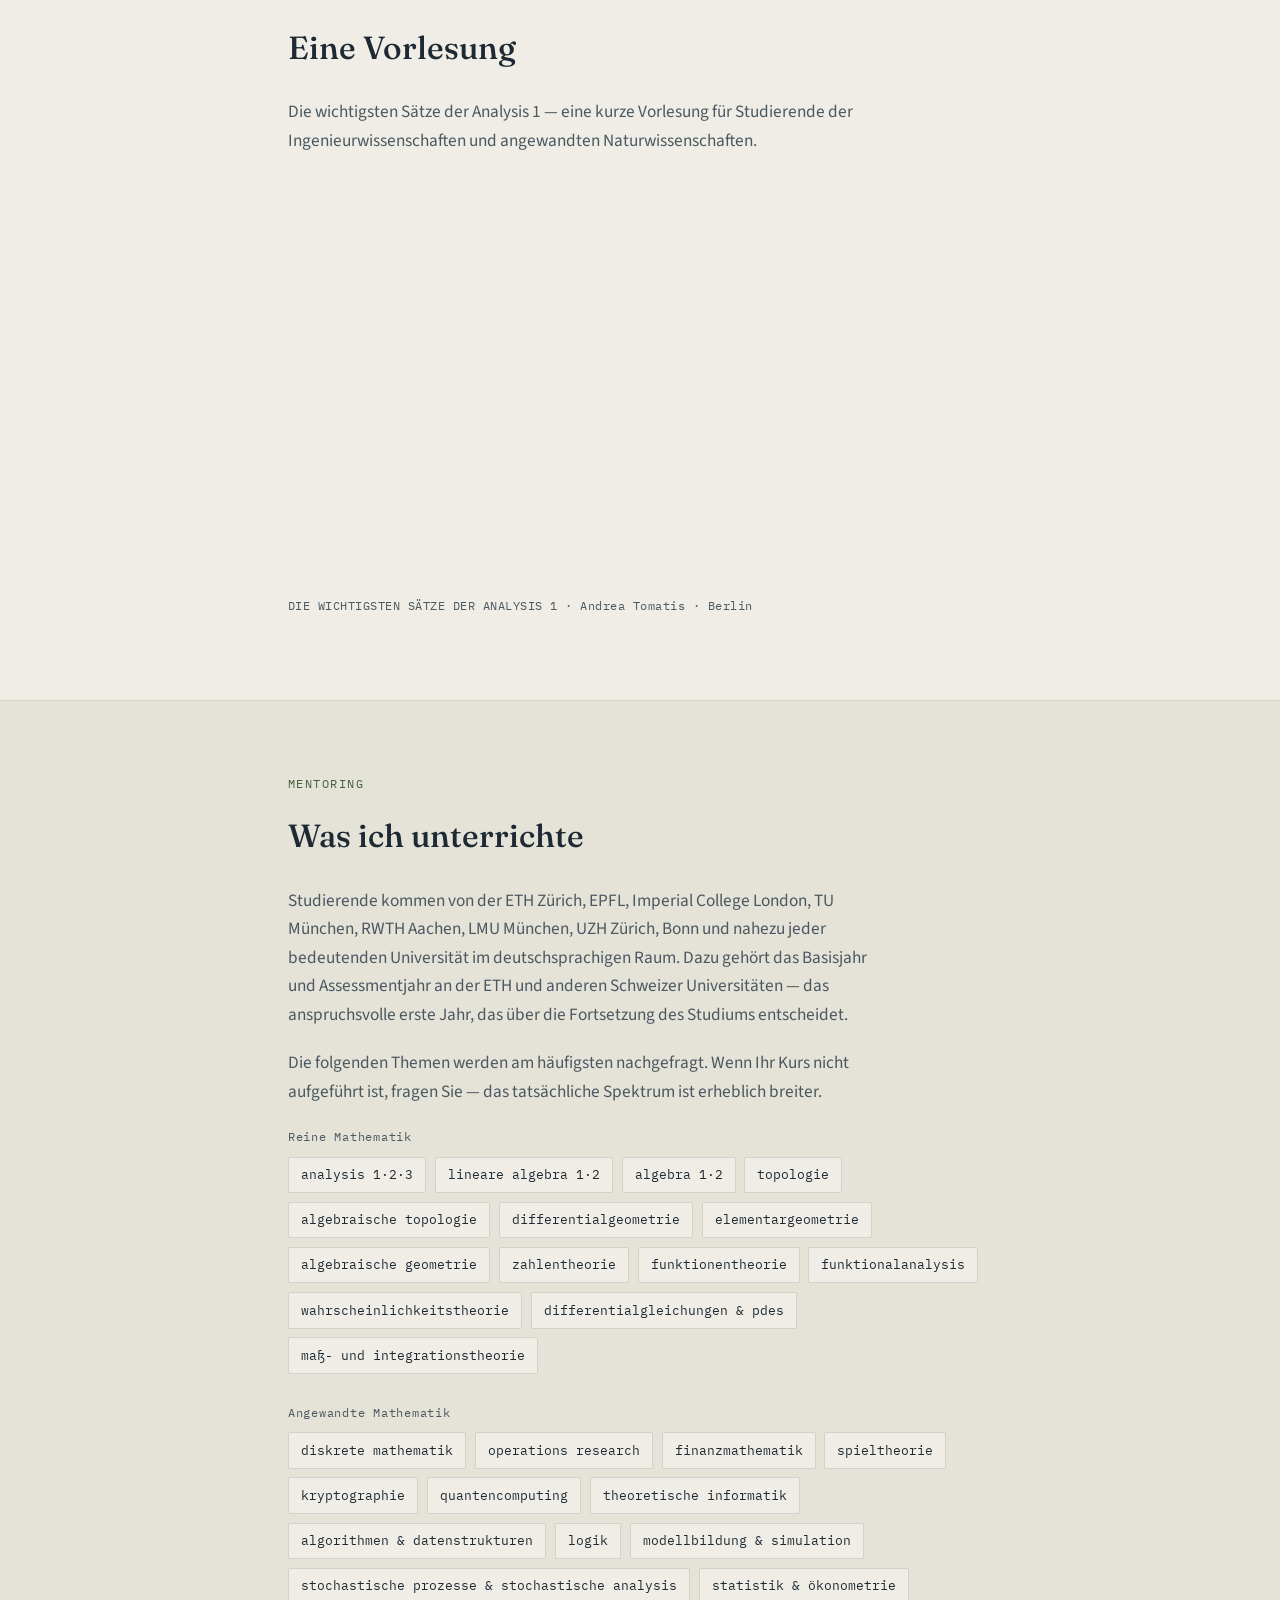
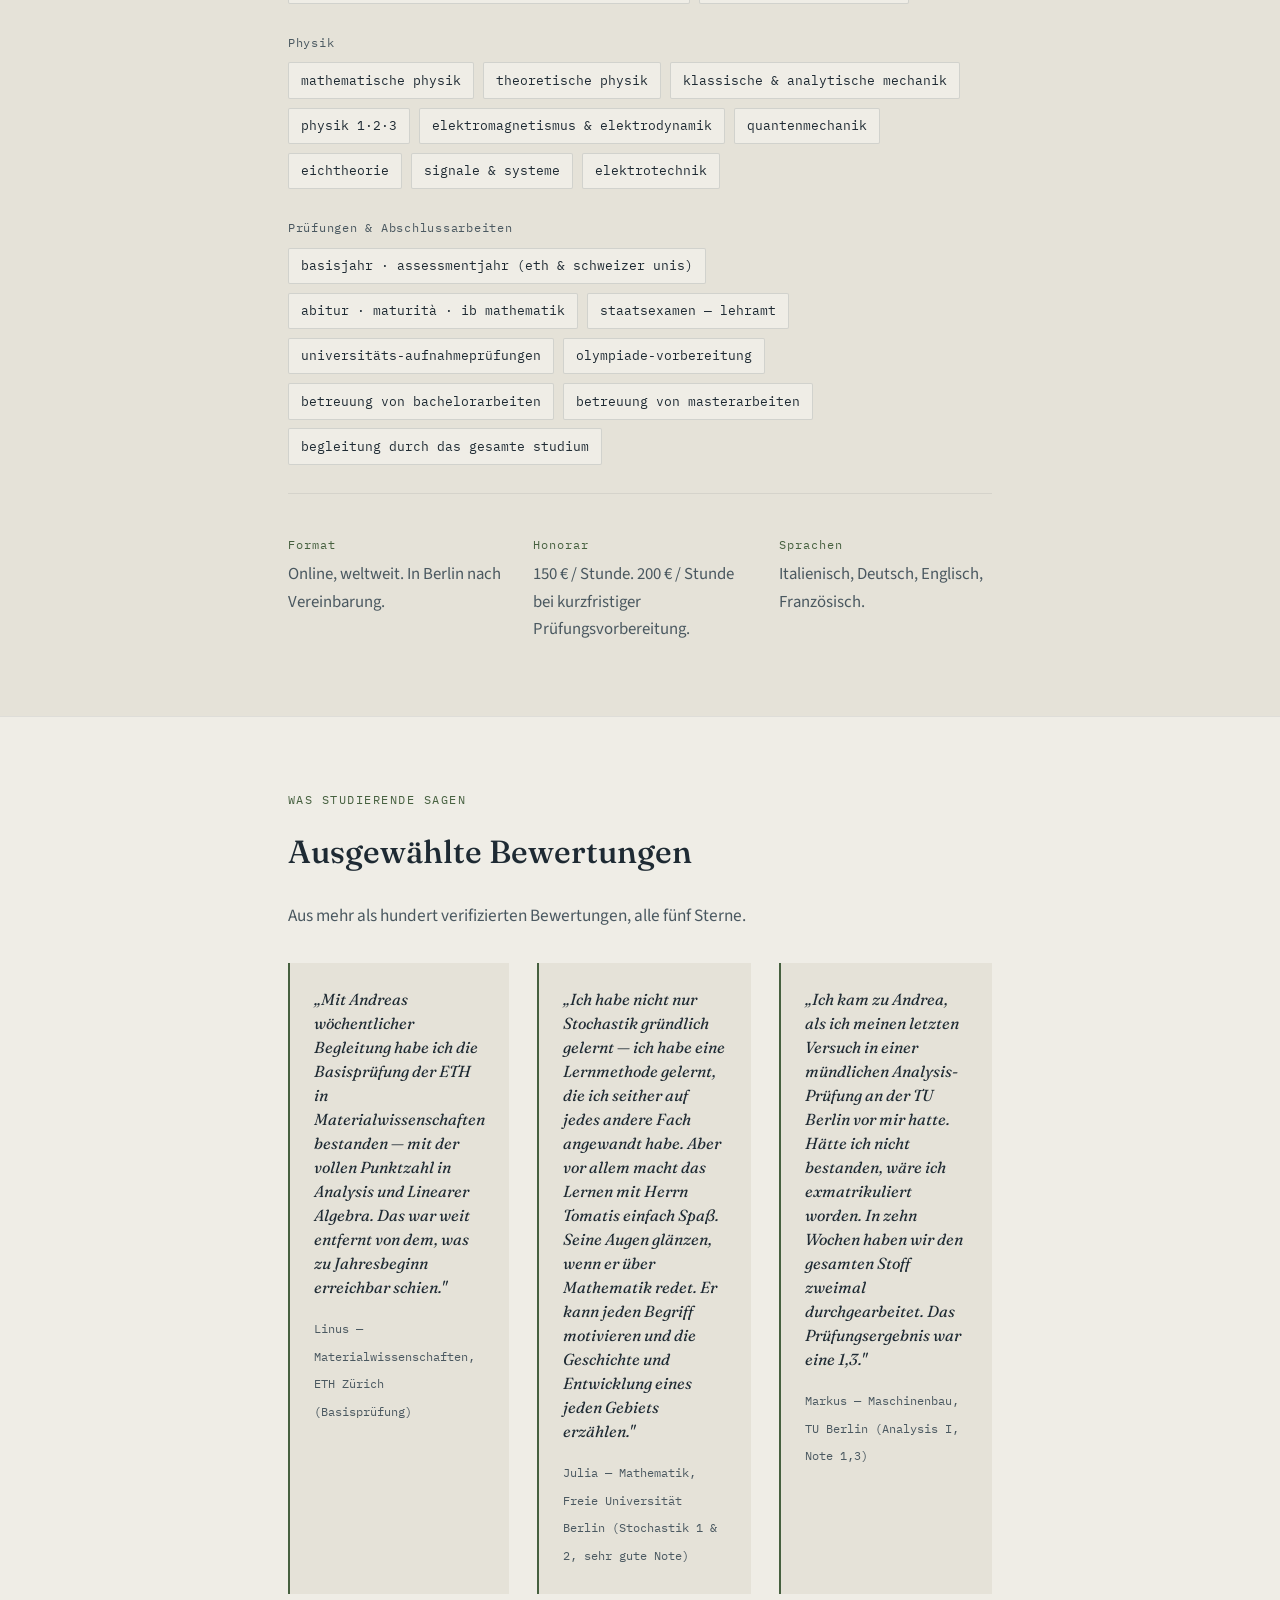
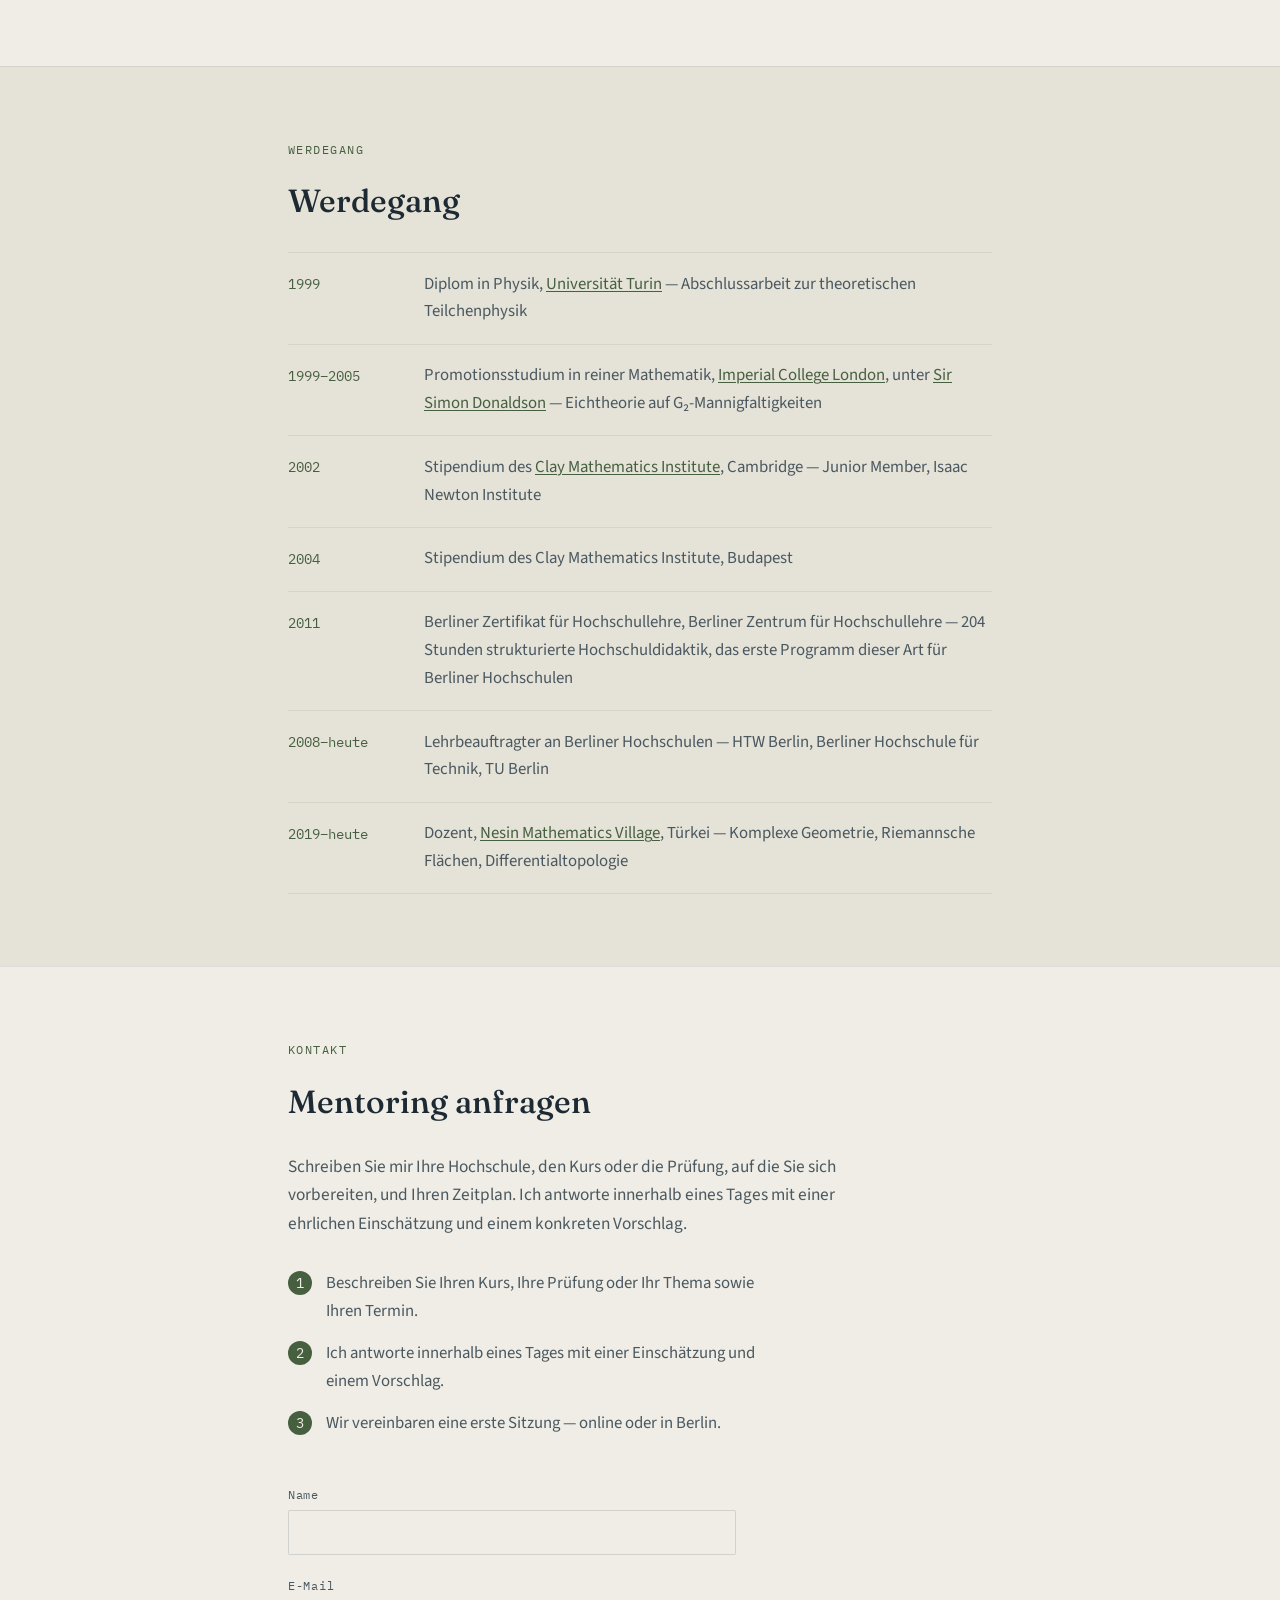
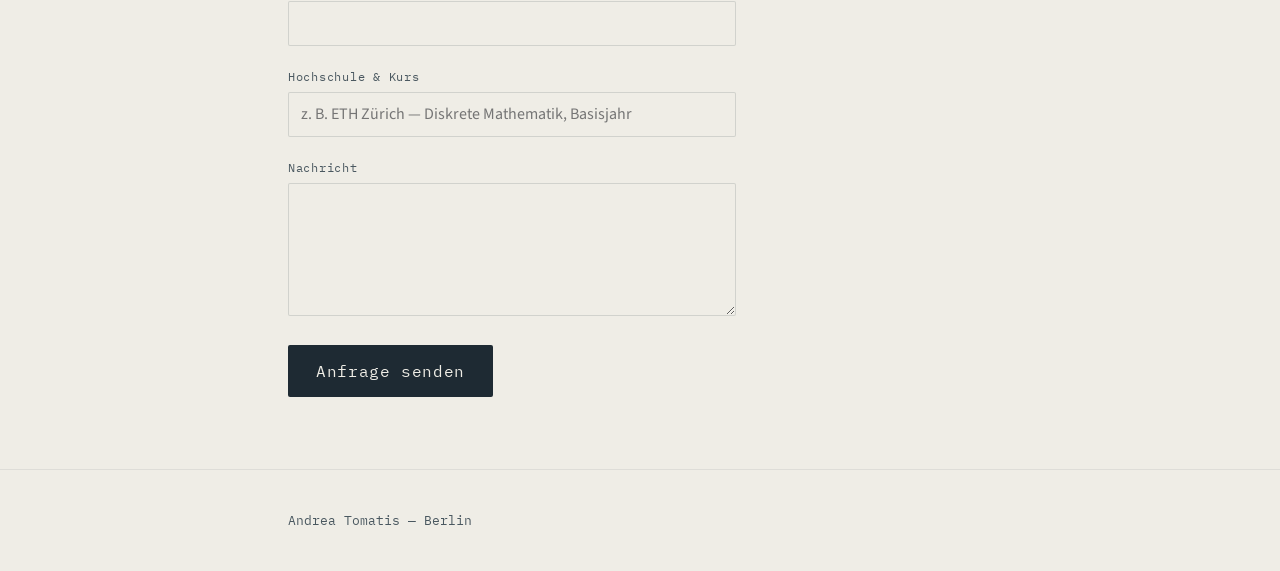
==== commit 7679e516: "Add files via upload" ====
--- a/de.html
+++ b/de.html
@@ -241,6 +241,10 @@
           <span class="event">Stipendium des Clay Mathematics Institute, Budapest</span>
         </li>
         <li>
+          <span class="year">2011</span>
+          <span class="event">Berliner Zertifikat für Hochschullehre, Berliner Zentrum für Hochschullehre — 204 Stunden strukturierte Hochschuldidaktik, das erste Programm dieser Art für Berliner Hochschulen</span>
+        </li>
+        <li>
           <span class="year">2008–heute</span>
           <span class="event">Lehrbeauftragter an Berliner Hochschulen — HTW Berlin, Berliner Hochschule für Technik, TU Berlin</span>
         </li>
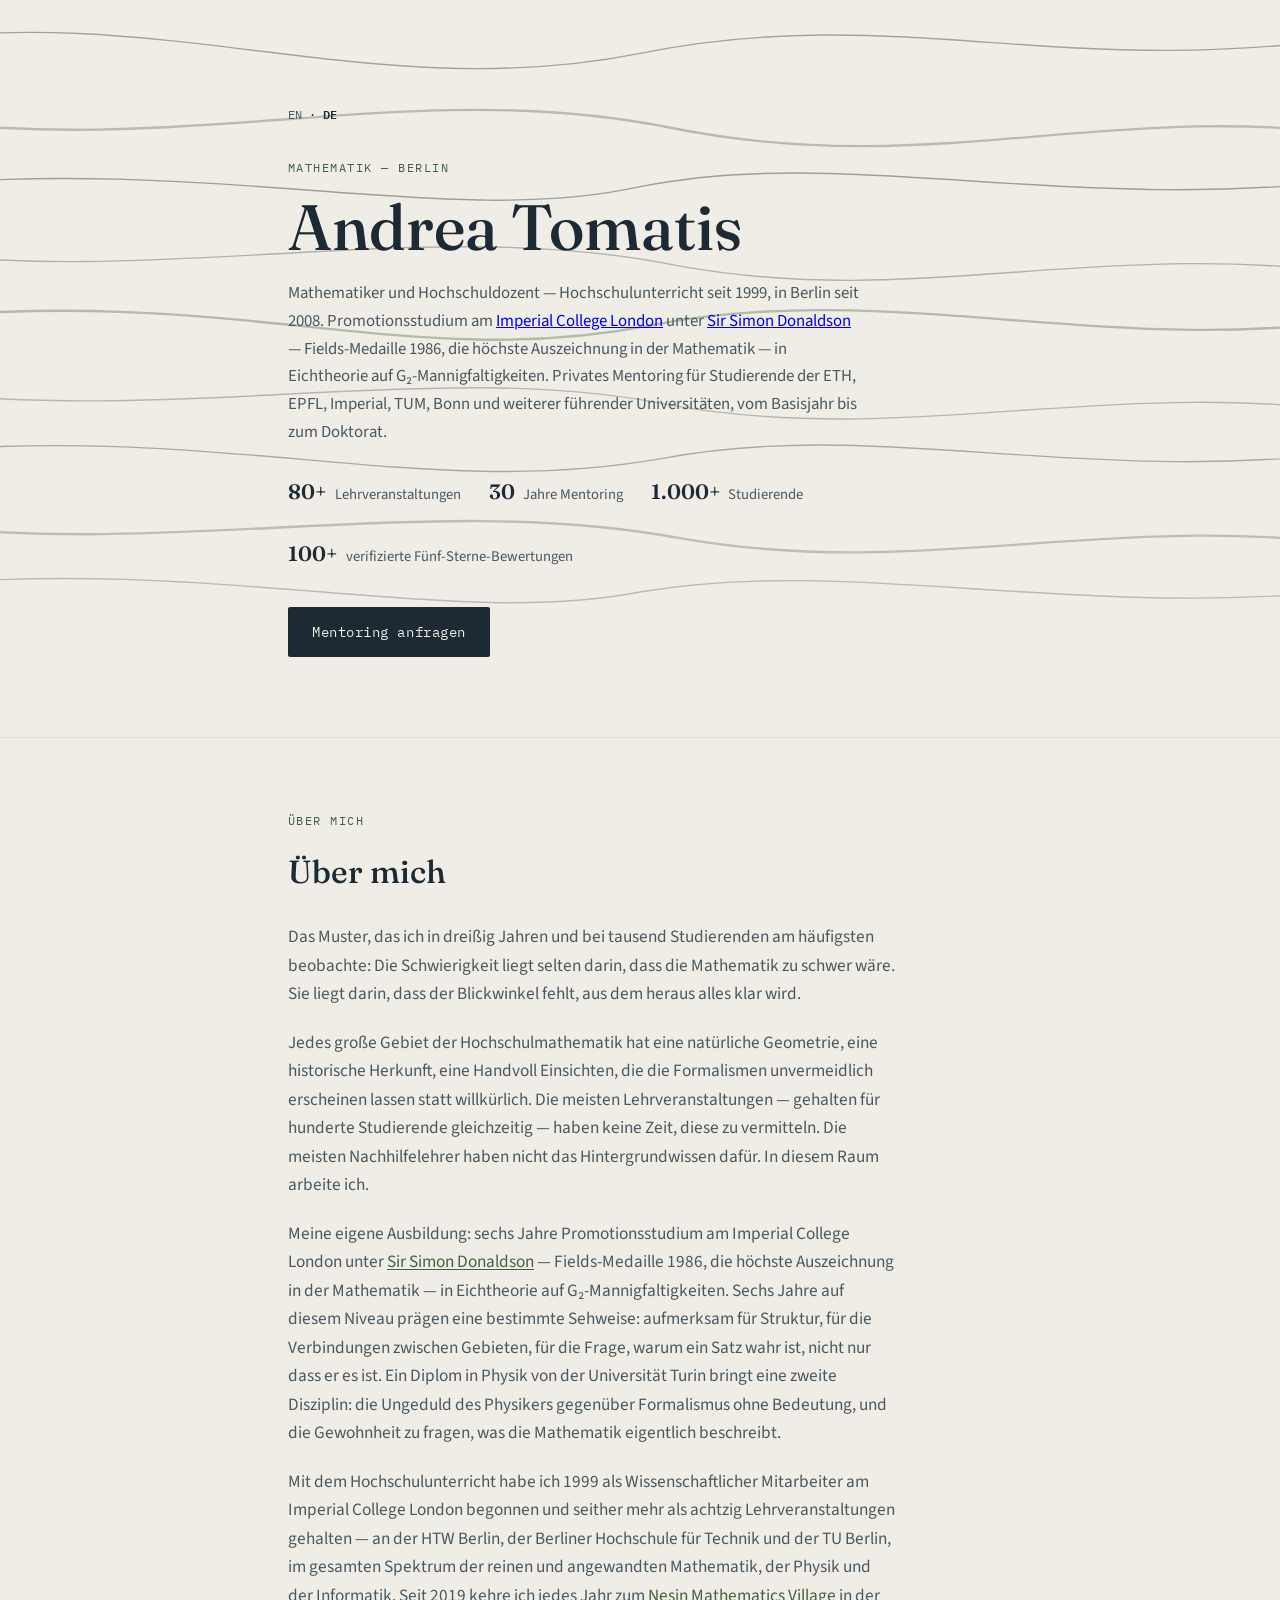
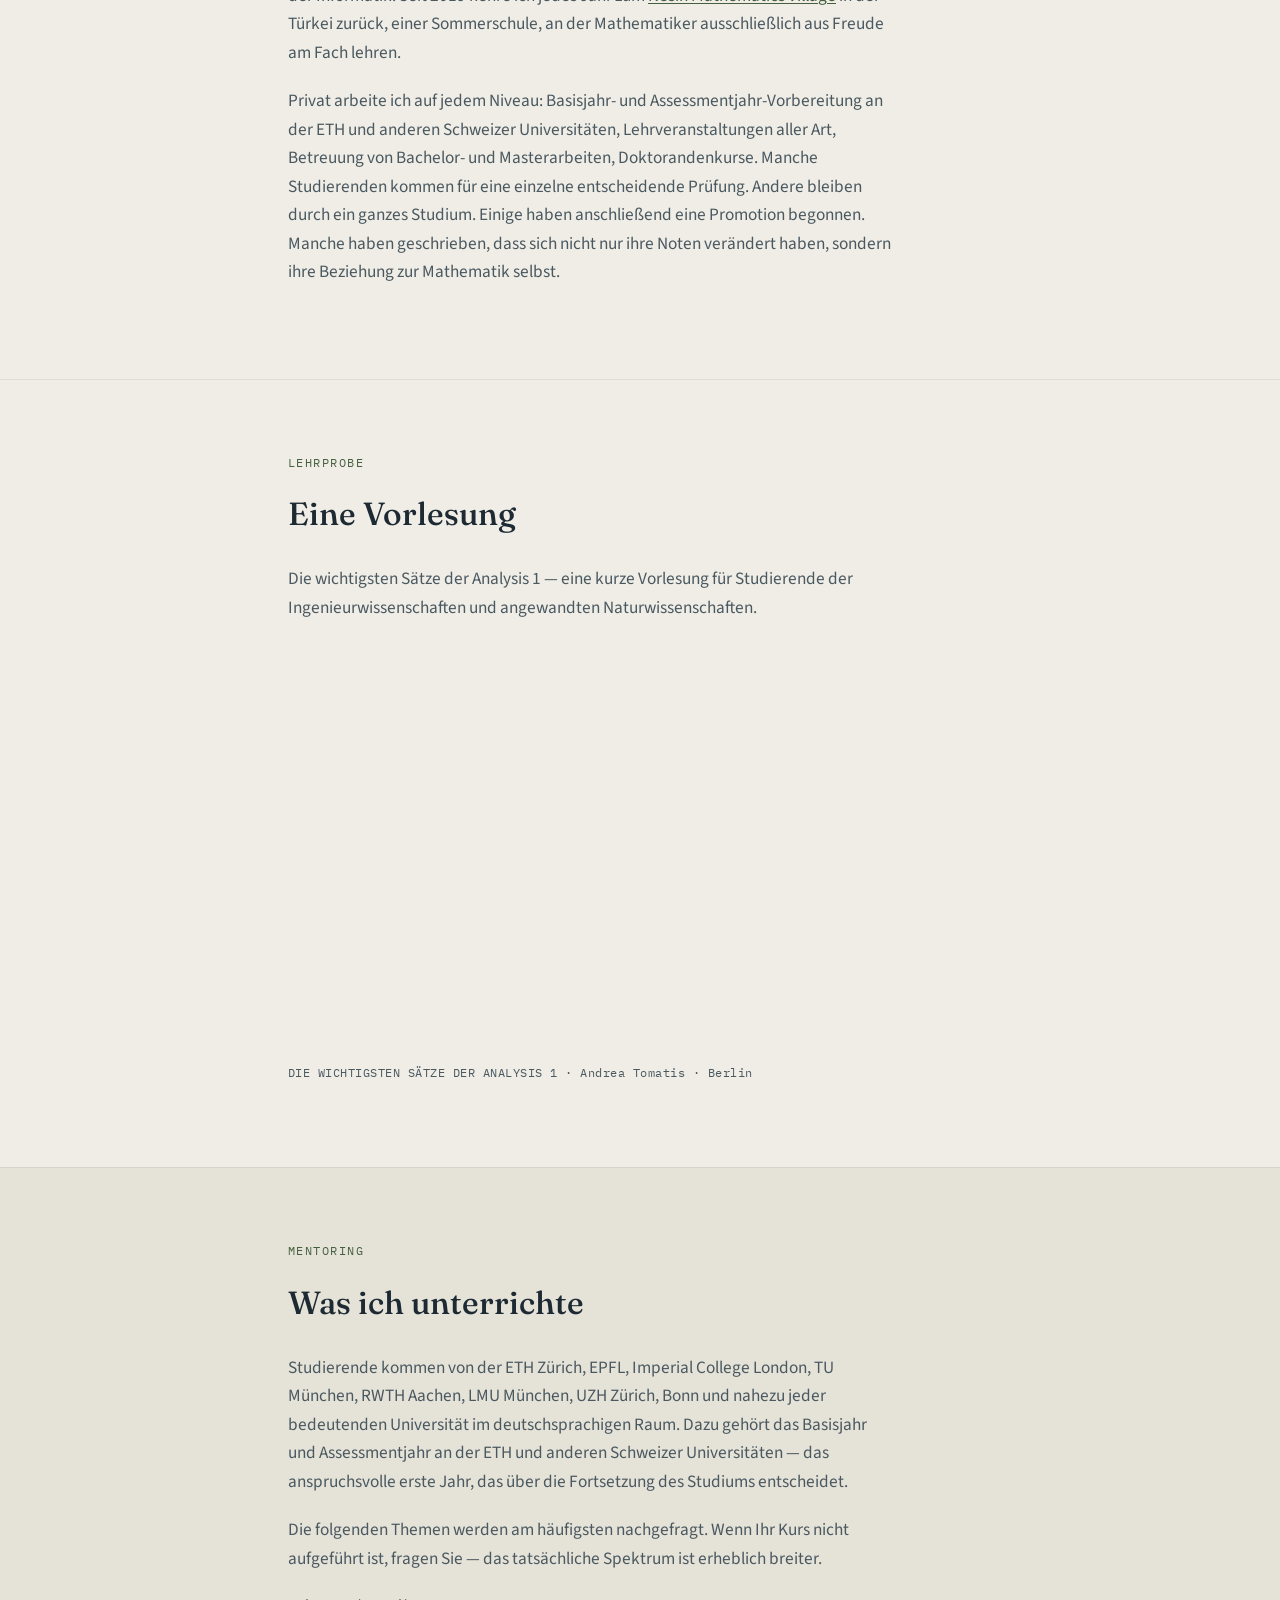
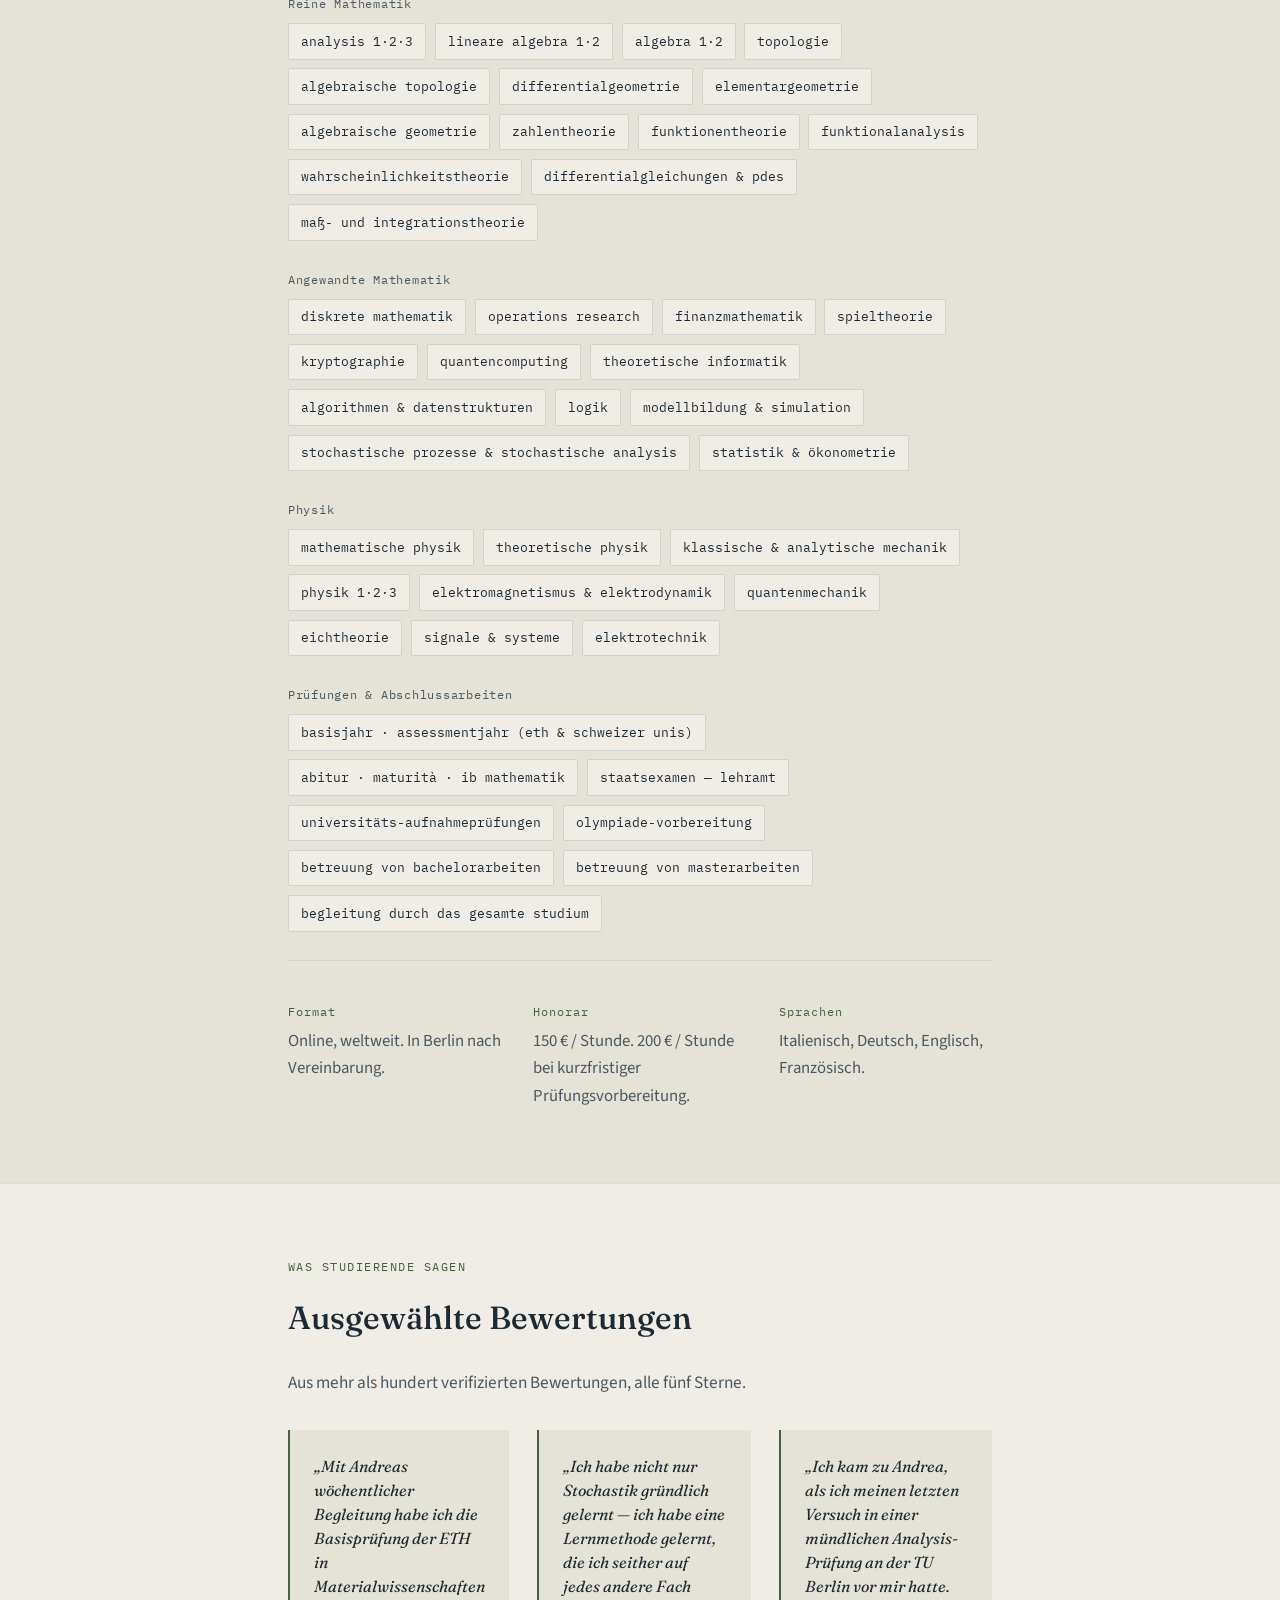
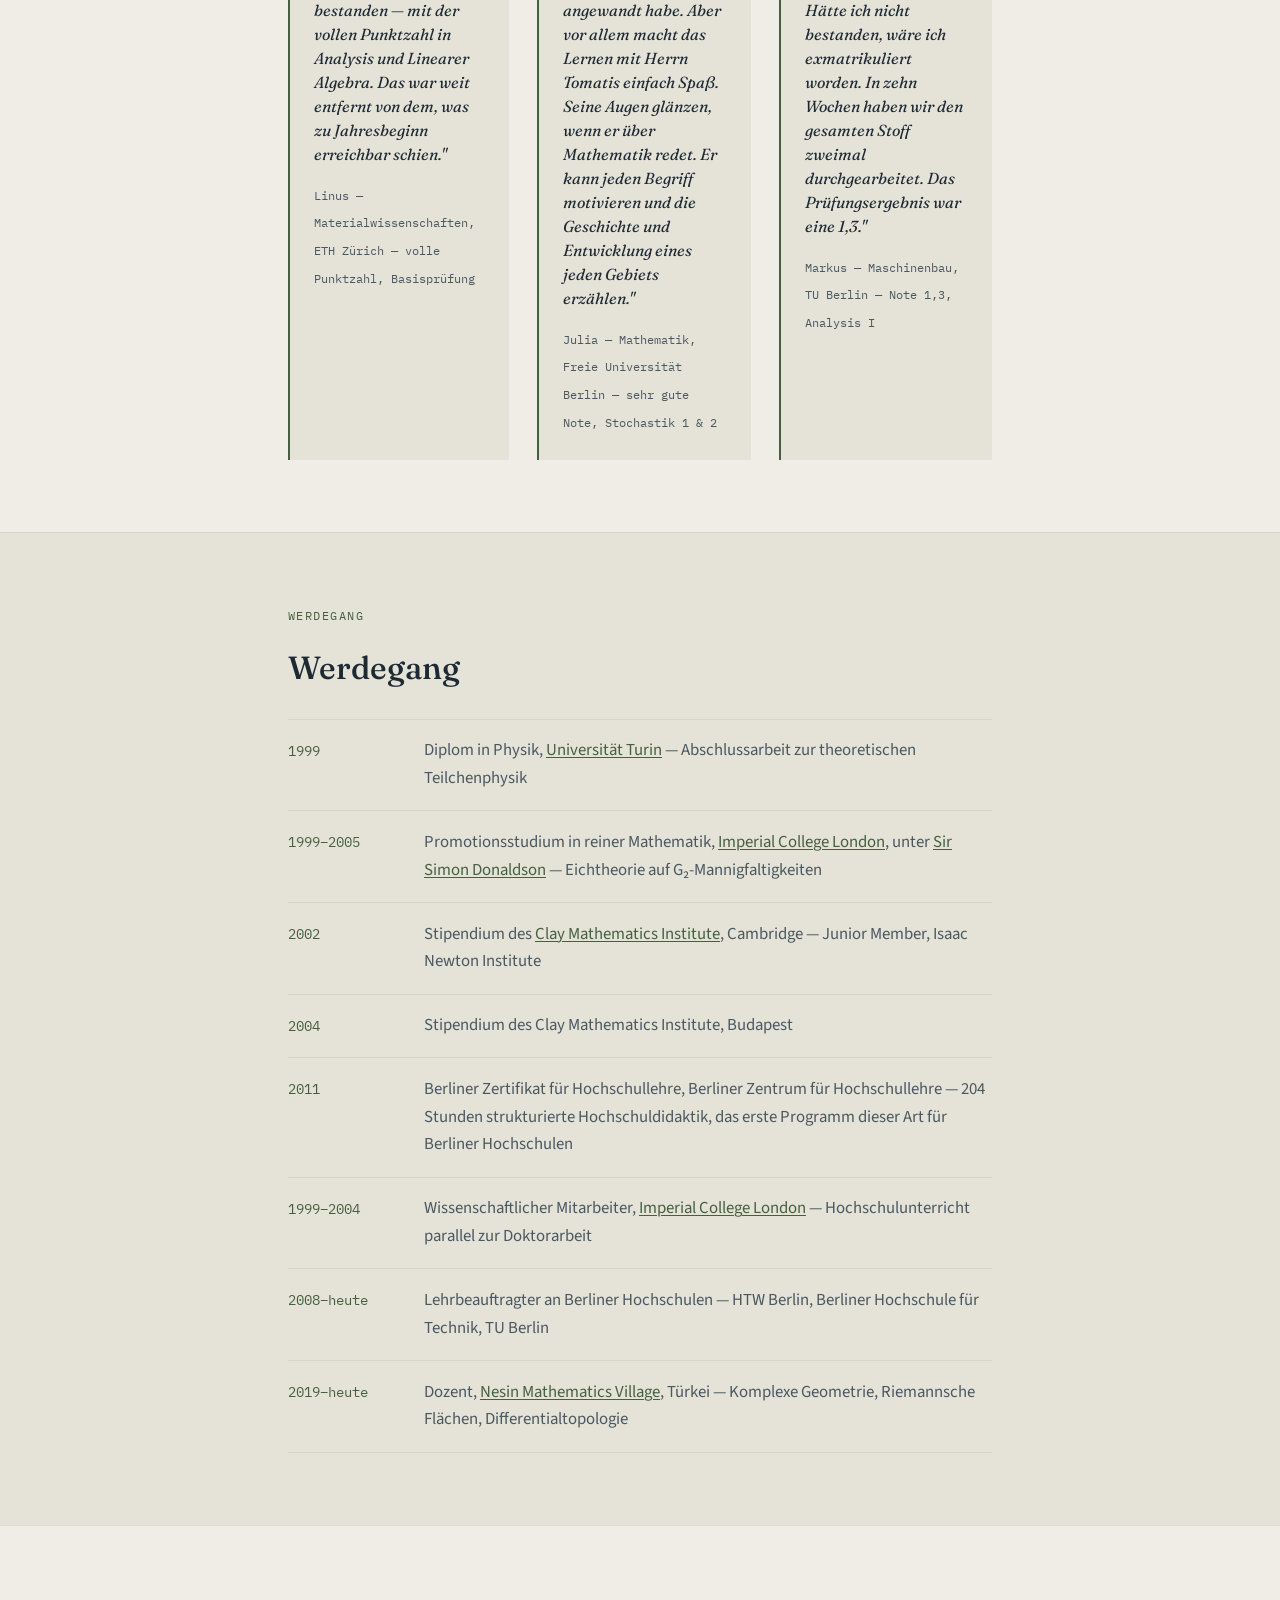
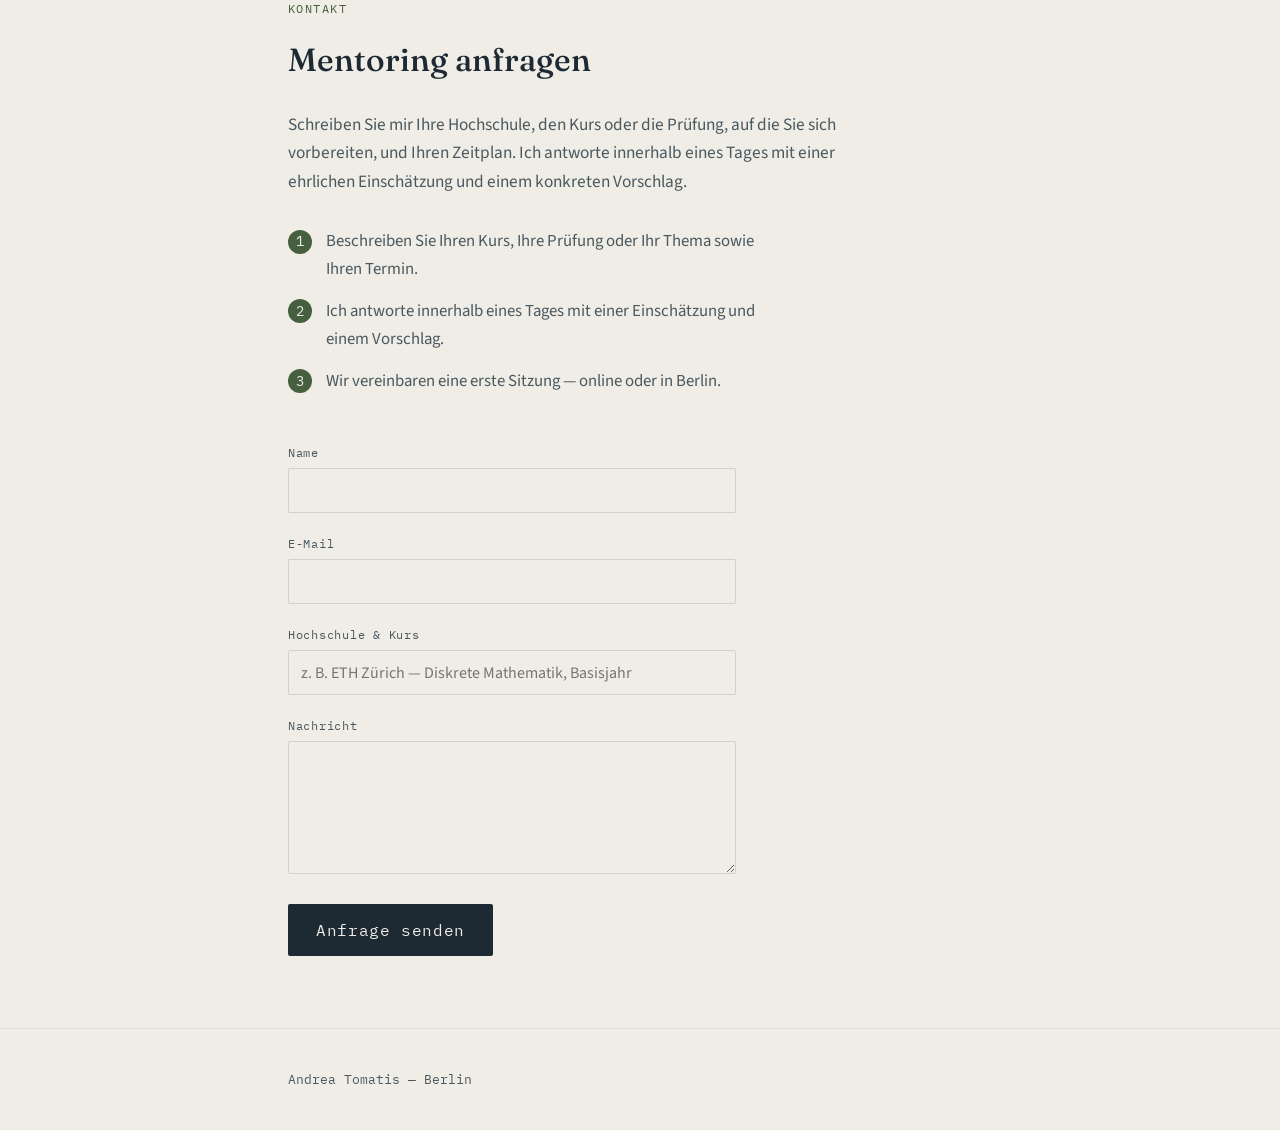
==== commit 116cd06d: "Add files via upload" ====
--- a/de.html
+++ b/de.html
@@ -62,7 +62,7 @@
     <p class="lang-switch"><a href="index.html">EN</a> · <a class="active" href="de.html">DE</a></p>
     <p class="eyebrow">MATHEMATIK — BERLIN</p>
     <h1>Andrea Tomatis</h1>
-    <p class="hero-sub">Mathematiker und Hochschuldozent in Berlin seit über zwanzig Jahren. Promotionsstudium in Eichtheorie auf G₂-Mannigfaltigkeiten unter <a href="https://en.wikipedia.org/wiki/Simon_Donaldson">Sir Simon Donaldson</a> am <a href="https://en.wikipedia.org/wiki/Imperial_College_London">Imperial College London</a>. Privates Mentoring für Studierende der ETH, EPFL, Imperial, TUM, Bonn und weiterer führender Universitäten — vom Basisjahr bis zur Doktorarbeit.</p>
+    <p class="hero-sub">Mathematiker und Hochschuldozent — Hochschulunterricht seit 1999, in Berlin seit 2008. Promotionsstudium am <a href="https://en.wikipedia.org/wiki/Imperial_College_London">Imperial College London</a> unter <a href="https://en.wikipedia.org/wiki/Simon_Donaldson">Sir Simon Donaldson</a> — Fields-Medaille 1986, die höchste Auszeichnung in der Mathematik — in Eichtheorie auf G₂-Mannigfaltigkeiten. Privates Mentoring für Studierende der ETH, EPFL, Imperial, TUM, Bonn und weiterer führender Universitäten, vom Basisjahr bis zum Doktorat.</p>
     <ul class="stat-row">
       <li><span class="stat-num">80+</span> Lehrveranstaltungen</li>
       <li><span class="stat-num">30</span> Jahre Mentoring</li>
@@ -79,9 +79,11 @@
     <div class="wrap">
       <p class="eyebrow">ÜBER MICH</p>
       <h2>Über mich</h2>
-      <p class="lede">Ich bin Mathematiker. Meine Doktorarbeit, betreut von <a href="https://en.wikipedia.org/wiki/Simon_Donaldson">Sir Simon Donaldson</a> am Imperial College London, behandelte Eichtheorie auf G₂-Mannigfaltigkeiten — ein Gebiet an der Schnittstelle von Differentialtopologie, Differentialgeometrie und mathematischer Physik. Davor ein Diplom in Physik von der Universität Turin, mit einer Abschlussarbeit zur theoretischen Teilchenphysik.</p>
-      <p class="lede">Ich habe mehr als achtzig Lehrveranstaltungen an der HTW Berlin, der Berliner Hochschule für Technik und der TU Berlin gehalten — das gesamte Spektrum der reinen und angewandten Mathematik, der Physik und der Informatik. Seit 2019 unterrichte ich alljährlich am <a href="https://www.nesinkoyleri.org/en/">Nesin Mathematics Village</a> in der Türkei, einem Sommerstudium für fortgeschrittene Mathematik.</p>
-      <p class="lede">Was ich privat anbiete, ist kein Nachhilfeunterricht im üblichen Sinne, sondern eine anhaltende intellektuelle Begleitung: die Art von Unterricht, die verändert, wie jemand denkt — über Beweise, über Abstraktion, über die Verbindungen zwischen Teilgebieten — nicht nur, ob die nächste Prüfung bestanden wird. Viele Studierende arbeiten über die gesamte Dauer eines Studiums mit mir. Ich habe Bachelor- und Masterarbeiten in Fächern von algebraischer Geometrie bis stochastischer Analysis betreut.</p>
+      <p class="lede">Das Muster, das ich in dreißig Jahren und bei tausend Studierenden am häufigsten beobachte: Die Schwierigkeit liegt selten darin, dass die Mathematik zu schwer wäre. Sie liegt darin, dass der Blickwinkel fehlt, aus dem heraus alles klar wird.</p>
+      <p class="lede">Jedes große Gebiet der Hochschulmathematik hat eine natürliche Geometrie, eine historische Herkunft, eine Handvoll Einsichten, die die Formalismen unvermeidlich erscheinen lassen statt willkürlich. Die meisten Lehrveranstaltungen — gehalten für hunderte Studierende gleichzeitig — haben keine Zeit, diese zu vermitteln. Die meisten Nachhilfelehrer haben nicht das Hintergrundwissen dafür. In diesem Raum arbeite ich.</p>
+      <p class="lede">Meine eigene Ausbildung: sechs Jahre Promotionsstudium am Imperial College London unter <a href="https://en.wikipedia.org/wiki/Simon_Donaldson">Sir Simon Donaldson</a> — Fields-Medaille 1986, die höchste Auszeichnung in der Mathematik — in Eichtheorie auf G₂-Mannigfaltigkeiten. Sechs Jahre auf diesem Niveau prägen eine bestimmte Sehweise: aufmerksam für Struktur, für die Verbindungen zwischen Gebieten, für die Frage, warum ein Satz wahr ist, nicht nur dass er es ist. Ein Diplom in Physik von der Universität Turin bringt eine zweite Disziplin: die Ungeduld des Physikers gegenüber Formalismus ohne Bedeutung, und die Gewohnheit zu fragen, was die Mathematik eigentlich beschreibt.</p>
+      <p class="lede">Mit dem Hochschulunterricht habe ich 1999 als Wissenschaftlicher Mitarbeiter am Imperial College London begonnen und seither mehr als achtzig Lehrveranstaltungen gehalten — an der HTW Berlin, der Berliner Hochschule für Technik und der TU Berlin, im gesamten Spektrum der reinen und angewandten Mathematik, der Physik und der Informatik. Seit 2019 kehre ich jedes Jahr zum <a href="https://www.nesinkoyleri.org/en/">Nesin Mathematics Village</a> in der Türkei zurück, einer Sommerschule, an der Mathematiker ausschließlich aus Freude am Fach lehren.</p>
+      <p class="lede">Privat arbeite ich auf jedem Niveau: Basisjahr- und Assessmentjahr-Vorbereitung an der ETH und anderen Schweizer Universitäten, Lehrveranstaltungen aller Art, Betreuung von Bachelor- und Masterarbeiten, Doktorandenkurse. Manche Studierenden kommen für eine einzelne entscheidende Prüfung. Andere bleiben durch ein ganzes Studium. Einige haben anschließend eine Promotion begonnen. Manche haben geschrieben, dass sich nicht nur ihre Noten verändert haben, sondern ihre Beziehung zur Mathematik selbst.</p>
     </div>
   </section>
 
@@ -205,15 +207,15 @@
       <div class="testimonial-grid">
         <blockquote class="testimonial">
           <p>„Mit Andreas wöchentlicher Begleitung habe ich die Basisprüfung der ETH in Materialwissenschaften bestanden — mit der vollen Punktzahl in Analysis und Linearer Algebra. Das war weit entfernt von dem, was zu Jahresbeginn erreichbar schien."</p>
-          <cite>Linus — Materialwissenschaften, ETH Zürich (Basisprüfung)</cite>
+          <cite>Linus — Materialwissenschaften, ETH Zürich — volle Punktzahl, Basisprüfung</cite>
         </blockquote>
         <blockquote class="testimonial">
           <p>„Ich habe nicht nur Stochastik gründlich gelernt — ich habe eine Lernmethode gelernt, die ich seither auf jedes andere Fach angewandt habe. Aber vor allem macht das Lernen mit Herrn Tomatis einfach Spaß. Seine Augen glänzen, wenn er über Mathematik redet. Er kann jeden Begriff motivieren und die Geschichte und Entwicklung eines jeden Gebiets erzählen."</p>
-          <cite>Julia — Mathematik, Freie Universität Berlin (Stochastik 1 &amp; 2, sehr gute Note)</cite>
+          <cite>Julia — Mathematik, Freie Universität Berlin — sehr gute Note, Stochastik 1 &amp; 2</cite>
         </blockquote>
         <blockquote class="testimonial">
           <p>„Ich kam zu Andrea, als ich meinen letzten Versuch in einer mündlichen Analysis-Prüfung an der TU Berlin vor mir hatte. Hätte ich nicht bestanden, wäre ich exmatrikuliert worden. In zehn Wochen haben wir den gesamten Stoff zweimal durchgearbeitet. Das Prüfungsergebnis war eine 1,3."</p>
-          <cite>Markus — Maschinenbau, TU Berlin (Analysis I, Note 1,3)</cite>
+          <cite>Markus — Maschinenbau, TU Berlin — Note 1,3, Analysis I</cite>
         </blockquote>
       </div>
     </div>
@@ -243,6 +245,10 @@
         <li>
           <span class="year">2011</span>
           <span class="event">Berliner Zertifikat für Hochschullehre, Berliner Zentrum für Hochschullehre — 204 Stunden strukturierte Hochschuldidaktik, das erste Programm dieser Art für Berliner Hochschulen</span>
+        </li>
+        <li>
+          <span class="year">1999–2004</span>
+          <span class="event">Wissenschaftlicher Mitarbeiter, <a href="https://en.wikipedia.org/wiki/Imperial_College_London">Imperial College London</a> — Hochschulunterricht parallel zur Doktorarbeit</span>
         </li>
         <li>
           <span class="year">2008–heute</span>
